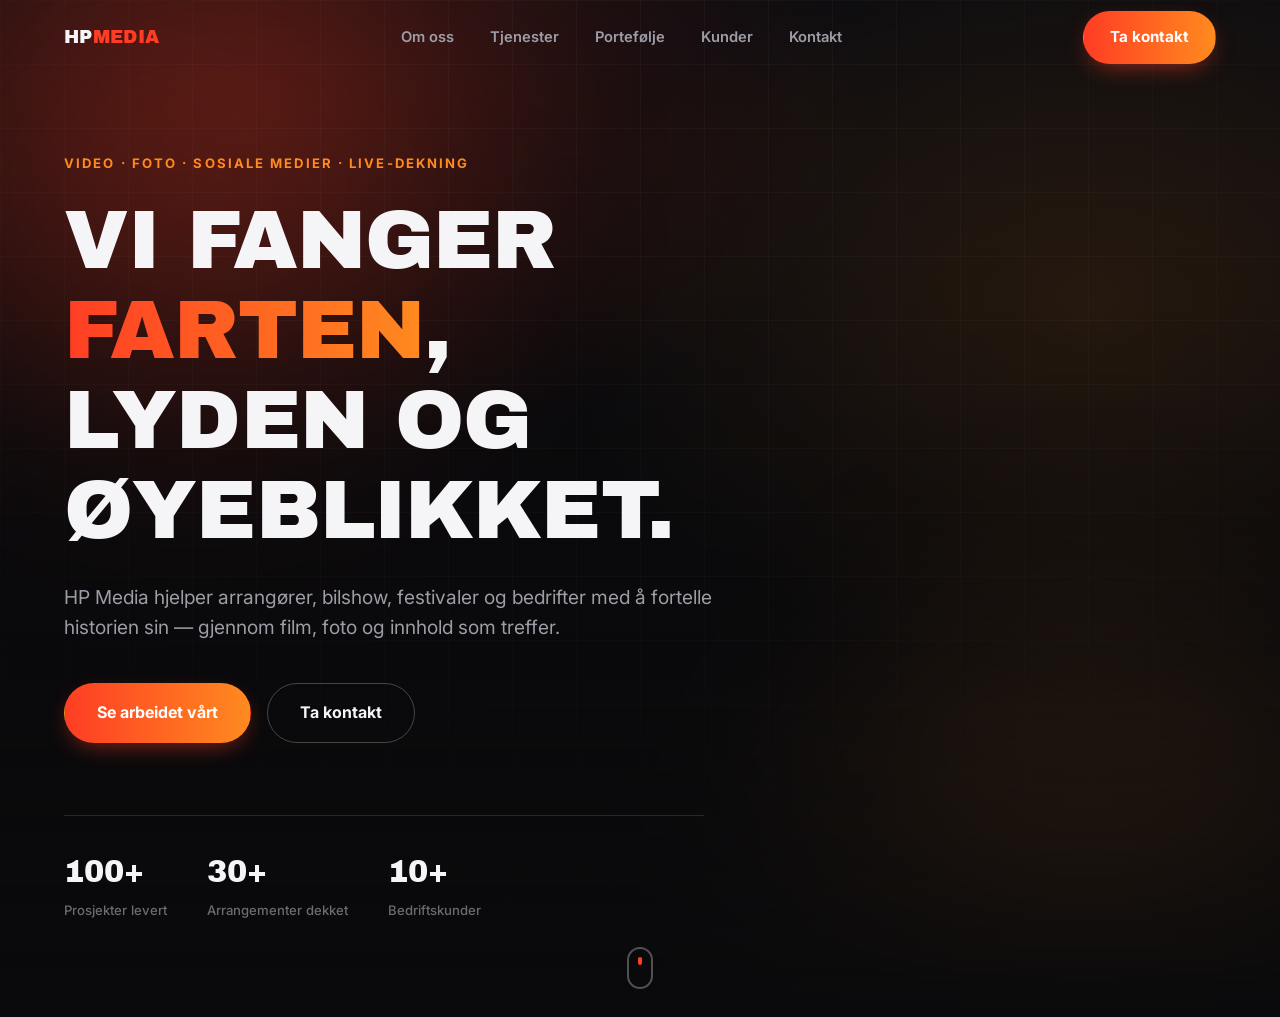
==== index.html @ 139cba48 "Set up project structure and hero section Static HTML/CSS/JS scaffold for the HP Media site: header/" ====
<!DOCTYPE html>
<html lang="no">
<head>
  <meta charset="UTF-8" />
  <meta name="viewport" content="width=device-width, initial-scale=1.0, viewport-fit=cover" />
  <title>HP Media — Video, foto &amp; markedsføring for arrangementer og bedrifter</title>
  <meta name="description" content="HP Media er et norsk video-, foto- og markedsføringsbyrå for arrangementer, bilshow, festivaler og bedriftskunder. Vi fanger action, energi og historier — se arbeidet vårt." />

  <!-- Open Graph / social sharing -->
  <meta property="og:type" content="website" />
  <meta property="og:site_name" content="HP Media" />
  <meta property="og:title" content="HP Media — Video, foto &amp; markedsføring" />
  <meta property="og:description" content="Video-, foto- og markedsføringsbyrå for arrangementer, bilshow, festivaler og bedriftskunder." />
  <!-- TODO: erstatt med ekte delingsbilde (1200x630) når vi har det -->
  <meta property="og:image" content="images/placeholder/og-cover.jpg" />
  <meta property="og:locale" content="nb_NO" />
  <meta name="twitter:card" content="summary_large_image" />
  <meta name="twitter:title" content="HP Media — Video, foto &amp; markedsføring" />
  <meta name="twitter:description" content="Video-, foto- og markedsføringsbyrå for arrangementer, bilshow, festivaler og bedriftskunder." />
  <meta name="twitter:image" content="images/placeholder/og-cover.jpg" />

  <link rel="icon" href="data:," />
  <link rel="preconnect" href="https://fonts.googleapis.com" />
  <link rel="preconnect" href="https://fonts.gstatic.com" crossorigin />
  <link href="https://fonts.googleapis.com/css2?family=Archivo+Black&amp;family=Inter:wght@400;500;600;700;800&amp;display=swap" rel="stylesheet" />

  <link rel="stylesheet" href="css/style.css" />
</head>
<body>

  <!-- ============ HEADER / NAV ============ -->
  <header class="site-header" id="siteHeader">
    <div class="container header-inner">
      <a href="#hero" class="logo">HP<span>MEDIA</span></a>

      <nav class="main-nav" id="mainNav">
        <a href="#about">Om oss</a>
        <a href="#services">Tjenester</a>
        <a href="#portfolio">Portefølje</a>
        <a href="#clients">Kunder</a>
        <a href="#contact">Kontakt</a>
      </nav>

      <a href="#contact" class="btn btn-accent header-cta">Ta kontakt</a>

      <button class="nav-toggle" id="navToggle" aria-label="Åpne meny" aria-expanded="false">
        <span></span><span></span><span></span>
      </button>
    </div>
  </header>

  <!-- ============ HERO ============ -->
  <section class="hero" id="hero">
    <!--
      PLASSHOLDER: bakgrunnsvideo / showreel
      Bytt ut poster-bildet under og legg inn en <video> her når ekte
      showreel-opptak er klart, f.eks:

      <video class="hero-video" autoplay muted loop playsinline
             poster="images/placeholder/hero-poster.jpg">
        <source src="videos/showreel.mp4" type="video/mp4" />
      </video>

      Frem til da bruker vi et animert gradient-lag + støy for å
      signalisere bevegelse/energi uten en faktisk fil.
    -->
    <div class="hero-media" aria-hidden="true">
      <div class="hero-media__gradient"></div>
      <div class="hero-media__glow hero-media__glow--a"></div>
      <div class="hero-media__glow hero-media__glow--b"></div>
      <div class="hero-media__grid"></div>
    </div>

    <div class="hero-overlay"></div>

    <div class="container hero-content">
      <p class="hero-eyebrow" data-animate>Video · Foto · Sosiale medier · Live-dekning</p>
      <h1 class="hero-title" data-animate>
        Vi fanger <span class="accent-text">farten</span>,<br />
        lyden og øyeblikket.
      </h1>
      <p class="hero-subtitle" data-animate>
        HP Media hjelper arrangører, bilshow, festivaler og bedrifter med å fortelle
        historien sin — gjennom film, foto og innhold som treffer.
      </p>

      <div class="hero-actions" data-animate>
        <a href="#portfolio" class="btn btn-accent btn-lg">
          Se arbeidet vårt
        </a>
        <a href="#contact" class="btn btn-outline btn-lg">
          Ta kontakt
        </a>
      </div>

      <div class="hero-stats" data-animate>
        <div class="hero-stat">
          <span class="hero-stat__num">100+</span>
          <span class="hero-stat__label">Prosjekter levert</span>
        </div>
        <div class="hero-stat">
          <span class="hero-stat__num">30+</span>
          <span class="hero-stat__label">Arrangementer dekket</span>
        </div>
        <div class="hero-stat">
          <span class="hero-stat__num">10+</span>
          <span class="hero-stat__label">Bedriftskunder</span>
        </div>
      </div>
    </div>

    <a href="#about" class="hero-scroll" aria-label="Scroll ned">
      <span class="hero-scroll__dot"></span>
    </a>
  </section>

  <!-- Neste seksjoner (Om oss, Tjenester, Portefølje, Kunder, Kontakt, Footer)
       bygges videre i neste steg. -->

  <script src="js/main.js"></script>
</body>
</html>
---- css/style.css ----
/* ==========================================================================
   HP MEDIA — Design tokens
   ========================================================================== */
:root {
  --bg: #0a0a0c;
  --bg-alt: #131316;
  --bg-elevated: #1a1a1f;
  --border: #26262c;

  --text: #f5f5f7;
  --text-muted: #9d9da6;
  --text-faint: #6b6b74;

  --accent: #ff3d24;       /* racing red/orange — primary accent */
  --accent-2: #ff8a1f;     /* orange, used in gradients */
  --accent-contrast: #0a0a0c;

  --radius: 14px;
  --radius-sm: 8px;

  --container-w: 1200px;
  --header-h: 76px;

  --ease: cubic-bezier(0.16, 1, 0.3, 1);
}

/* ==========================================================================
   Reset
   ========================================================================== */
*, *::before, *::after { box-sizing: border-box; }
html { scroll-behavior: smooth; }

body {
  margin: 0;
  background: var(--bg);
  color: var(--text);
  font-family: 'Inter', -apple-system, BlinkMacSystemFont, 'Segoe UI', sans-serif;
  font-size: 16px;
  line-height: 1.6;
  -webkit-font-smoothing: antialiased;
  overflow-x: hidden;
}

img { max-width: 100%; display: block; }
a { color: inherit; text-decoration: none; }
ul { margin: 0; padding: 0; list-style: none; }
button { font: inherit; cursor: pointer; }

h1, h2, h3, h4 {
  font-family: 'Archivo Black', 'Inter', sans-serif;
  font-weight: 400;
  line-height: 1.08;
  letter-spacing: -0.01em;
  margin: 0;
  text-transform: uppercase;
}

.container {
  width: 100%;
  max-width: var(--container-w);
  margin: 0 auto;
  padding-inline: 24px;
}

.accent-text {
  background: linear-gradient(90deg, var(--accent), var(--accent-2));
  -webkit-background-clip: text;
  background-clip: text;
  color: transparent;
}

/* ==========================================================================
   Buttons
   ========================================================================== */
.btn {
  display: inline-flex;
  align-items: center;
  justify-content: center;
  gap: 8px;
  padding: 13px 26px;
  border-radius: 999px;
  font-weight: 700;
  font-size: 0.95rem;
  border: 1px solid transparent;
  transition: transform 0.25s var(--ease), box-shadow 0.25s var(--ease), background 0.25s var(--ease), border-color 0.25s var(--ease);
  white-space: nowrap;
}
.btn:hover { transform: translateY(-2px); }
.btn:active { transform: translateY(0); }

.btn-accent {
  background: linear-gradient(90deg, var(--accent), var(--accent-2));
  color: #fff;
  box-shadow: 0 8px 24px -8px rgba(255, 61, 36, 0.6);
}
.btn-accent:hover { box-shadow: 0 12px 32px -8px rgba(255, 61, 36, 0.75); }

.btn-outline {
  background: transparent;
  color: var(--text);
  border-color: rgba(245, 245, 247, 0.25);
}
.btn-outline:hover { border-color: rgba(245, 245, 247, 0.6); background: rgba(255,255,255,0.04); }

.btn-lg { padding: 16px 32px; font-size: 1rem; }

/* ==========================================================================
   Header / Nav
   ========================================================================== */
.site-header {
  position: fixed;
  inset: 0 0 auto 0;
  height: var(--header-h);
  z-index: 100;
  display: flex;
  align-items: center;
  background: rgba(10, 10, 12, 0);
  border-bottom: 1px solid transparent;
  transition: background 0.35s var(--ease), border-color 0.35s var(--ease), backdrop-filter 0.35s var(--ease);
}
.site-header.is-scrolled {
  background: rgba(10, 10, 12, 0.82);
  backdrop-filter: blur(14px) saturate(140%);
  border-bottom-color: var(--border);
}

.header-inner {
  display: flex;
  align-items: center;
  justify-content: space-between;
  gap: 24px;
}

.logo {
  font-family: 'Archivo Black', sans-serif;
  font-size: 1.15rem;
  letter-spacing: 0.02em;
  color: var(--text);
  flex-shrink: 0;
}
.logo span { color: var(--accent); }

.main-nav {
  display: flex;
  align-items: center;
  gap: 32px;
  margin-inline: auto;
}
.main-nav a {
  font-size: 0.92rem;
  font-weight: 600;
  color: var(--text-muted);
  position: relative;
  padding: 6px 2px;
  transition: color 0.2s var(--ease);
}
.main-nav a::after {
  content: '';
  position: absolute;
  left: 0; right: 100%;
  bottom: 0;
  height: 2px;
  background: linear-gradient(90deg, var(--accent), var(--accent-2));
  transition: right 0.3s var(--ease);
}
.main-nav a:hover { color: var(--text); }
.main-nav a:hover::after { right: 0; }

.header-cta { flex-shrink: 0; }

.nav-toggle {
  display: none;
  flex-direction: column;
  justify-content: center;
  gap: 5px;
  width: 40px;
  height: 40px;
  background: transparent;
  border: 1px solid var(--border);
  border-radius: var(--radius-sm);
  flex-shrink: 0;
}
.nav-toggle span {
  display: block;
  width: 18px;
  height: 2px;
  margin-inline: auto;
  background: var(--text);
  transition: transform 0.3s var(--ease), opacity 0.3s var(--ease);
}
.nav-toggle[aria-expanded="true"] span:nth-child(1) { transform: translateY(7px) rotate(45deg); }
.nav-toggle[aria-expanded="true"] span:nth-child(2) { opacity: 0; }
.nav-toggle[aria-expanded="true"] span:nth-child(3) { transform: translateY(-7px) rotate(-45deg); }

/* ==========================================================================
   Hero
   ========================================================================== */
.hero {
  position: relative;
  min-height: 100svh;
  display: flex;
  align-items: center;
  padding-top: var(--header-h);
  overflow: hidden;
  isolation: isolate;
}

.hero-media {
  position: absolute;
  inset: 0;
  z-index: -2;
  background: #0a0a0c;
}
/* If a real <video class="hero-video"> is added later, it should fill the
   same box as .hero-media and sit behind .hero-overlay. */
.hero-video {
  position: absolute;
  inset: 0;
  width: 100%;
  height: 100%;
  object-fit: cover;
}

.hero-media__gradient {
  position: absolute;
  inset: 0;
  background:
    radial-gradient(ellipse 80% 60% at 20% 10%, rgba(255, 61, 36, 0.22), transparent 60%),
    radial-gradient(ellipse 70% 60% at 85% 30%, rgba(255, 138, 31, 0.16), transparent 60%),
    linear-gradient(180deg, #0d0d10 0%, #0a0a0c 55%, #0a0a0c 100%);
}

.hero-media__glow {
  position: absolute;
  width: 60vmax;
  height: 60vmax;
  border-radius: 50%;
  filter: blur(90px);
  opacity: 0.35;
  will-change: transform;
}
.hero-media__glow--a {
  background: radial-gradient(circle, var(--accent), transparent 70%);
  top: -20%;
  left: -15%;
  animation: drift-a 22s ease-in-out infinite alternate;
}
.hero-media__glow--b {
  background: radial-gradient(circle, var(--accent-2), transparent 70%);
  bottom: -25%;
  right: -15%;
  animation: drift-b 26s ease-in-out infinite alternate;
}

@keyframes drift-a {
  from { transform: translate(0, 0) scale(1); }
  to   { transform: translate(6%, 8%) scale(1.12); }
}
@keyframes drift-b {
  from { transform: translate(0, 0) scale(1); }
  to   { transform: translate(-6%, -6%) scale(1.15); }
}

.hero-media__grid {
  position: absolute;
  inset: 0;
  background-image:
    linear-gradient(rgba(255,255,255,0.035) 1px, transparent 1px),
    linear-gradient(90deg, rgba(255,255,255,0.035) 1px, transparent 1px);
  background-size: 64px 64px;
  mask-image: radial-gradient(ellipse 90% 70% at 50% 30%, #000 40%, transparent 85%);
}

.hero-overlay {
  position: absolute;
  inset: 0;
  z-index: -1;
  background: linear-gradient(180deg, rgba(10,10,12,0.15) 0%, rgba(10,10,12,0.55) 70%, var(--bg) 100%);
}

.hero-content {
  padding-top: 64px;
  padding-bottom: 96px;
}

.hero-eyebrow {
  display: inline-block;
  font-size: 0.82rem;
  font-weight: 700;
  letter-spacing: 0.16em;
  text-transform: uppercase;
  color: var(--accent-2);
  margin-bottom: 22px;
}

.hero-title {
  font-size: clamp(2.6rem, 6.5vw, 5.4rem);
  max-width: 16ch;
  color: var(--text);
}

.hero-subtitle {
  margin-top: 26px;
  max-width: 56ch;
  font-size: clamp(1.02rem, 1.6vw, 1.2rem);
  color: var(--text-muted);
}

.hero-actions {
  display: flex;
  flex-wrap: wrap;
  gap: 16px;
  margin-top: 40px;
}

.hero-stats {
  display: flex;
  flex-wrap: wrap;
  gap: 40px;
  margin-top: 72px;
  padding-top: 32px;
  border-top: 1px solid var(--border);
  max-width: 640px;
}
.hero-stat { display: flex; flex-direction: column; gap: 4px; }
.hero-stat__num {
  font-family: 'Archivo Black', sans-serif;
  font-size: 1.9rem;
  color: var(--text);
}
.hero-stat__label {
  font-size: 0.82rem;
  color: var(--text-faint);
  font-weight: 500;
}

.hero-scroll {
  position: absolute;
  left: 50%;
  bottom: 28px;
  transform: translateX(-50%);
  width: 26px;
  height: 42px;
  border: 2px solid rgba(245,245,247,0.3);
  border-radius: 999px;
  display: flex;
  justify-content: center;
  padding-top: 8px;
}
.hero-scroll__dot {
  width: 4px;
  height: 8px;
  border-radius: 999px;
  background: var(--accent);
  animation: scroll-dot 1.8s ease-in-out infinite;
}
@keyframes scroll-dot {
  0% { transform: translateY(0); opacity: 1; }
  70% { transform: translateY(12px); opacity: 0; }
  100% { transform: translateY(0); opacity: 0; }
}

/* ==========================================================================
   Scroll-reveal utility (hooked up in js/main.js)
   ========================================================================== */
[data-animate] {
  opacity: 0;
  transform: translateY(24px);
  transition: opacity 0.7s var(--ease), transform 0.7s var(--ease);
}
[data-animate].is-visible {
  opacity: 1;
  transform: translateY(0);
}
/* Hero content should be visible immediately without waiting on scroll */
.hero [data-animate] { transition-delay: var(--d, 0s); }
.hero [data-animate]:nth-child(1) { --d: 0.05s; }
.hero [data-animate]:nth-child(2) { --d: 0.15s; }
.hero [data-animate]:nth-child(3) { --d: 0.25s; }
.hero [data-animate]:nth-child(4) { --d: 0.35s; }
.hero [data-animate]:nth-child(5) { --d: 0.45s; }

@media (prefers-reduced-motion: reduce) {
  html { scroll-behavior: auto; }
  [data-animate] { opacity: 1; transform: none; transition: none; }
  .hero-media__glow, .hero-scroll__dot { animation: none; }
}

/* ==========================================================================
   Responsive
   ========================================================================== */
@media (max-width: 900px) {
  .main-nav, .header-cta { display: none; }
  .nav-toggle { display: flex; }

  .main-nav.is-open {
    display: flex;
    position: fixed;
    inset: var(--header-h) 0 auto 0;
    flex-direction: column;
    align-items: flex-start;
    gap: 4px;
    padding: 16px 24px 24px;
    background: rgba(10,10,12,0.98);
    backdrop-filter: blur(14px);
    border-bottom: 1px solid var(--border);
  }
  .main-nav.is-open a { width: 100%; padding: 12px 0; font-size: 1rem; }

  .hero-stats { gap: 28px; }
}

@media (max-width: 520px) {
  .hero-actions { flex-direction: column; align-items: stretch; }
  .hero-stats { flex-direction: column; gap: 18px; }
}
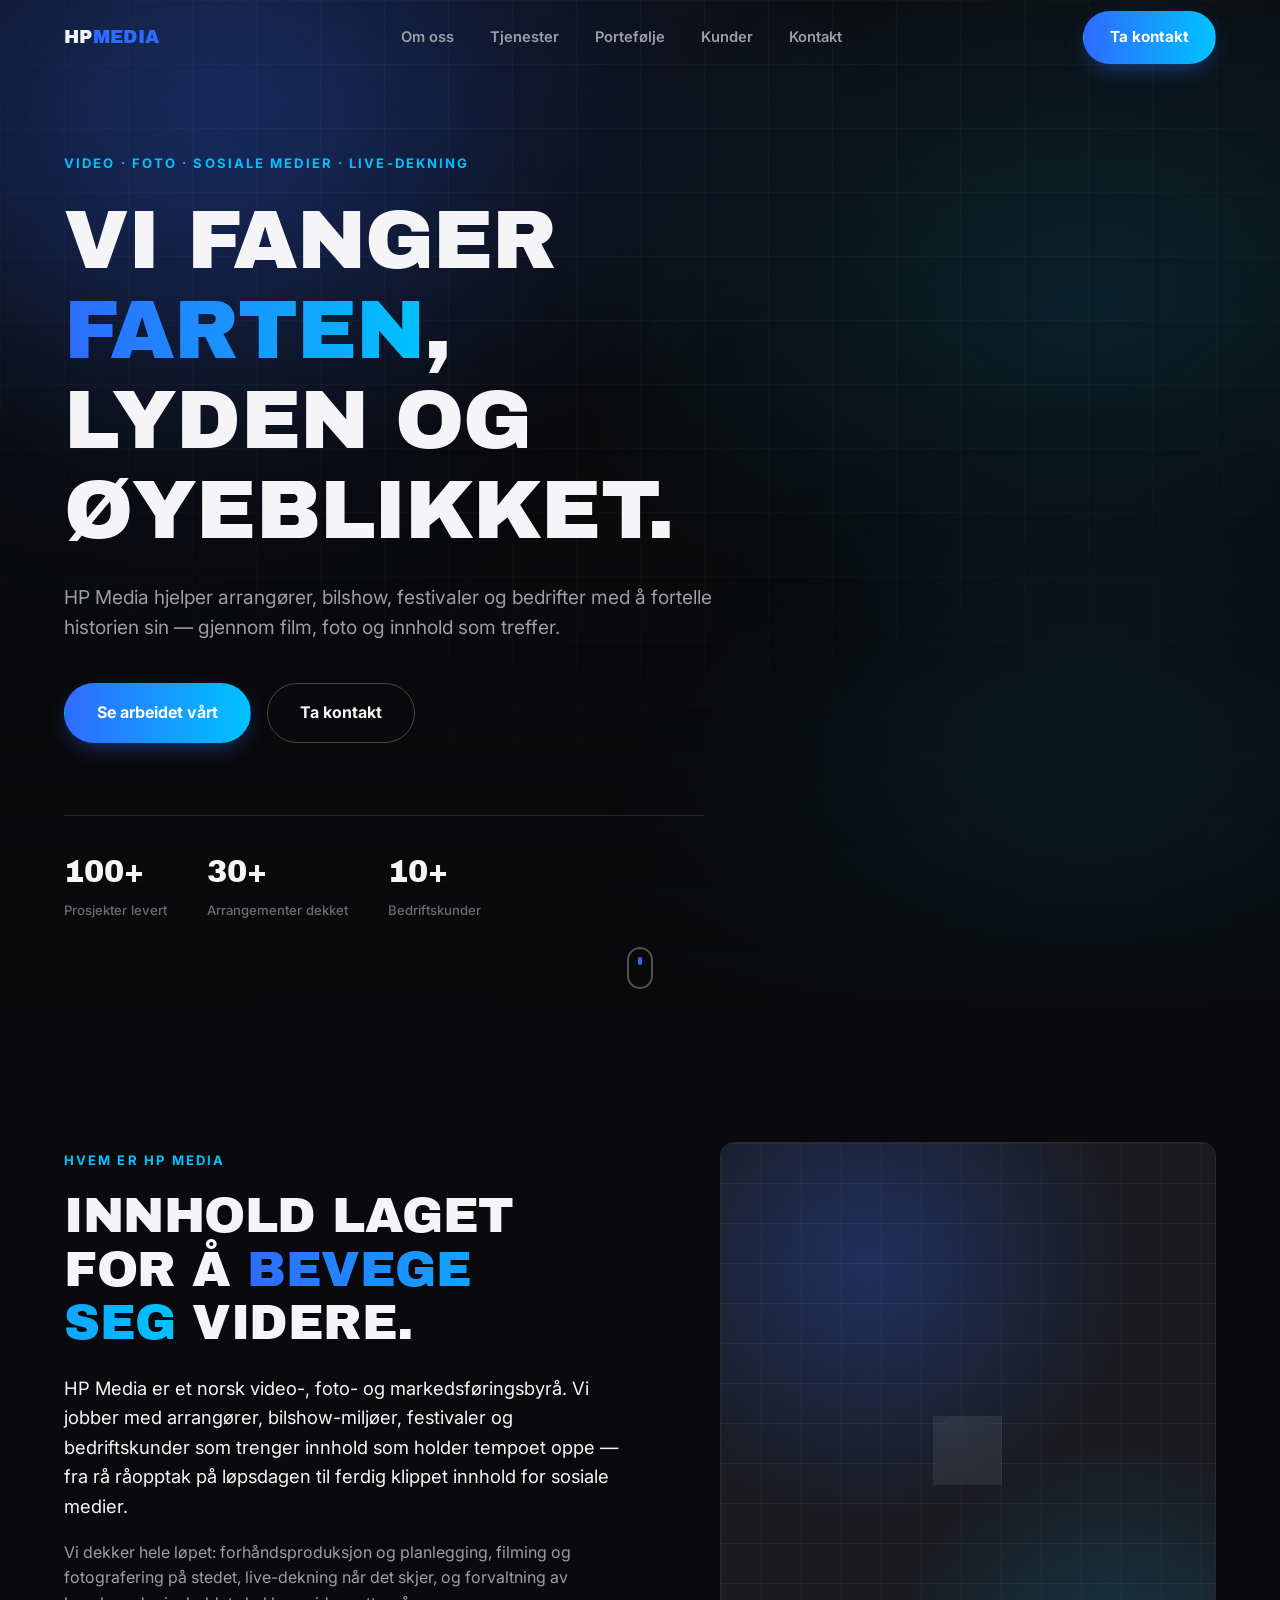
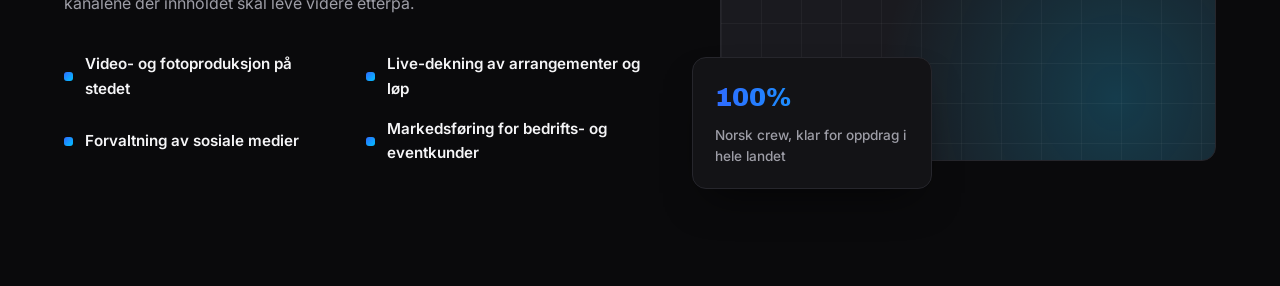
==== commit 39cc5270: "Switch accent to blue, add About section Replace the red/orange accent with an electric blue (#2f6bf" ====
--- a/index.html
+++ b/index.html
@@ -114,7 +114,63 @@
     </a>
   </section>
 
-  <!-- Neste seksjoner (Om oss, Tjenester, Portefølje, Kunder, Kontakt, Footer)
+  <!-- ============ OM HP MEDIA ============ -->
+  <section class="about section" id="about">
+    <div class="container about-grid">
+
+      <div class="about-copy">
+        <p class="eyebrow" data-animate>Hvem er HP Media</p>
+        <h2 class="section-title" data-animate>
+          Innhold laget for å <span class="accent-text">bevege seg</span> videre.
+        </h2>
+        <p class="about-lead" data-animate>
+          HP Media er et norsk video-, foto- og markedsføringsbyrå. Vi jobber med
+          arrangører, bilshow-miljøer, festivaler og bedriftskunder som trenger
+          innhold som holder tempoet oppe — fra rå råopptak på løpsdagen til
+          ferdig klippet innhold for sosiale medier.
+        </p>
+        <p class="about-body" data-animate>
+          Vi dekker hele løpet: forhåndsproduksjon og planlegging, filming og
+          fotografering på stedet, live-dekning når det skjer, og forvaltning
+          av kanalene der innholdet skal leve videre etterpå.
+        </p>
+
+        <ul class="about-list" data-animate>
+          <li><span class="about-list__mark"></span>Video- og fotoproduksjon på stedet</li>
+          <li><span class="about-list__mark"></span>Live-dekning av arrangementer og løp</li>
+          <li><span class="about-list__mark"></span>Forvaltning av sosiale medier</li>
+          <li><span class="about-list__mark"></span>Markedsføring for bedrifts- og eventkunder</li>
+        </ul>
+      </div>
+
+      <div class="about-visual" data-animate>
+        <!--
+          PLASSHOLDER: bytt ut med ekte showreel-klipp eller et sterkt
+          actionbilde (bilshow/drift/arrangement) når tilgjengelig, f.eks:
+
+          <img src="images/portfolio/about-cover.jpg" alt="..." />
+          eller en innebygd video/GIF-loop.
+        -->
+        <div class="about-frame">
+          <div class="about-frame__grid" aria-hidden="true"></div>
+          <div class="about-frame__play" aria-hidden="true">
+            <svg viewBox="0 0 24 24" width="22" height="22" fill="none">
+              <path d="M8 5v14l11-7L8 5z" fill="currentColor" />
+            </svg>
+          </div>
+          <span class="about-frame__label">Showreel — kommer</span>
+        </div>
+
+        <div class="about-card">
+          <span class="about-card__num">100%</span>
+          <span class="about-card__text">Norsk crew, klar for oppdrag i hele landet</span>
+        </div>
+      </div>
+
+    </div>
+  </section>
+
+  <!-- Neste seksjoner (Tjenester, Portefølje, Kunder, Kontakt, Footer)
        bygges videre i neste steg. -->
 
   <script src="js/main.js"></script>
--- a/css/style.css
+++ b/css/style.css
@@ -11,8 +11,8 @@
   --text-muted: #9d9da6;
   --text-faint: #6b6b74;
 
-  --accent: #ff3d24;       /* racing red/orange — primary accent */
-  --accent-2: #ff8a1f;     /* orange, used in gradients */
+  --accent: #2f6bff;       /* electric blue — primary accent */
+  --accent-2: #00c2ff;     /* cyan-blue, used in gradients */
   --accent-contrast: #0a0a0c;
 
   --radius: 14px;
@@ -91,9 +91,9 @@
 .btn-accent {
   background: linear-gradient(90deg, var(--accent), var(--accent-2));
   color: #fff;
-  box-shadow: 0 8px 24px -8px rgba(255, 61, 36, 0.6);
-}
-.btn-accent:hover { box-shadow: 0 12px 32px -8px rgba(255, 61, 36, 0.75); }
+  box-shadow: 0 8px 24px -8px rgba(47, 107, 255, 0.6);
+}
+.btn-accent:hover { box-shadow: 0 12px 32px -8px rgba(47, 107, 255, 0.75); }
 
 .btn-outline {
   background: transparent;
@@ -225,8 +225,8 @@
   position: absolute;
   inset: 0;
   background:
-    radial-gradient(ellipse 80% 60% at 20% 10%, rgba(255, 61, 36, 0.22), transparent 60%),
-    radial-gradient(ellipse 70% 60% at 85% 30%, rgba(255, 138, 31, 0.16), transparent 60%),
+    radial-gradient(ellipse 80% 60% at 20% 10%, rgba(47, 107, 255, 0.24), transparent 60%),
+    radial-gradient(ellipse 70% 60% at 85% 30%, rgba(0, 194, 255, 0.18), transparent 60%),
     linear-gradient(180deg, #0d0d10 0%, #0a0a0c 55%, #0a0a0c 100%);
 }
 
@@ -384,6 +384,154 @@
   html { scroll-behavior: auto; }
   [data-animate] { opacity: 1; transform: none; transition: none; }
   .hero-media__glow, .hero-scroll__dot { animation: none; }
+}
+
+/* ==========================================================================
+   Shared section utilities
+   ========================================================================== */
+.section { padding-block: 120px; }
+
+.eyebrow {
+  font-size: 0.82rem;
+  font-weight: 700;
+  letter-spacing: 0.16em;
+  text-transform: uppercase;
+  color: var(--accent-2);
+  margin-bottom: 18px;
+}
+
+.section-title {
+  font-size: clamp(2rem, 4.2vw, 3.1rem);
+  max-width: 18ch;
+  text-wrap: balance;
+  color: var(--text);
+}
+
+/* ==========================================================================
+   About
+   ========================================================================== */
+.about-grid {
+  display: grid;
+  grid-template-columns: minmax(0, 1fr) minmax(0, 0.86fr);
+  gap: 80px;
+  align-items: center;
+}
+
+.about-lead {
+  margin-top: 24px;
+  font-size: 1.15rem;
+  color: var(--text);
+  max-width: 52ch;
+}
+
+.about-body {
+  margin-top: 18px;
+  color: var(--text-muted);
+  max-width: 54ch;
+}
+
+.about-list {
+  margin-top: 36px;
+  display: grid;
+  grid-template-columns: 1fr 1fr;
+  gap: 16px 28px;
+}
+.about-list li {
+  display: flex;
+  align-items: center;
+  gap: 12px;
+  font-size: 0.95rem;
+  font-weight: 600;
+  color: var(--text);
+}
+.about-list__mark {
+  flex-shrink: 0;
+  width: 9px;
+  height: 9px;
+  border-radius: 3px;
+  background: linear-gradient(135deg, var(--accent), var(--accent-2));
+}
+
+.about-visual { position: relative; }
+
+.about-frame {
+  position: relative;
+  aspect-ratio: 4 / 5;
+  border-radius: var(--radius);
+  overflow: hidden;
+  background:
+    radial-gradient(ellipse 90% 70% at 30% 20%, rgba(47, 107, 255, 0.28), transparent 60%),
+    radial-gradient(ellipse 80% 70% at 80% 90%, rgba(0, 194, 255, 0.2), transparent 60%),
+    var(--bg-elevated);
+  border: 1px solid var(--border);
+  display: flex;
+  align-items: flex-end;
+  padding: 24px;
+}
+.about-frame__grid {
+  position: absolute;
+  inset: 0;
+  background-image:
+    linear-gradient(rgba(255,255,255,0.04) 1px, transparent 1px),
+    linear-gradient(90deg, rgba(255,255,255,0.04) 1px, transparent 1px);
+  background-size: 40px 40px;
+}
+.about-frame__play {
+  position: absolute;
+  top: 50%;
+  left: 50%;
+  transform: translate(-50%, -50%);
+  width: 68px;
+  height: 68px;
+  border-radius: 50%;
+  display: flex;
+  align-items: center;
+  justify-content: center;
+  color: #fff;
+  background: rgba(245, 245, 247, 0.08);
+  border: 1px solid rgba(245, 245, 247, 0.25);
+  backdrop-filter: blur(6px);
+  transition: transform 0.3s var(--ease), background 0.3s var(--ease);
+}
+.about-frame:hover .about-frame__play {
+  transform: translate(-50%, -50%) scale(1.08);
+  background: linear-gradient(135deg, var(--accent), var(--accent-2));
+  border-color: transparent;
+}
+.about-frame__label {
+  position: relative;
+  font-size: 0.8rem;
+  font-weight: 700;
+  letter-spacing: 0.04em;
+  color: var(--text-muted);
+}
+
+.about-card {
+  position: absolute;
+  left: -28px;
+  bottom: -28px;
+  max-width: 240px;
+  background: var(--bg-alt);
+  border: 1px solid var(--border);
+  border-radius: var(--radius);
+  padding: 20px 22px;
+  display: flex;
+  flex-direction: column;
+  gap: 6px;
+  box-shadow: 0 20px 40px -16px rgba(0, 0, 0, 0.6);
+}
+.about-card__num {
+  font-family: 'Archivo Black', sans-serif;
+  font-size: 1.6rem;
+  background: linear-gradient(90deg, var(--accent), var(--accent-2));
+  -webkit-background-clip: text;
+  background-clip: text;
+  color: transparent;
+}
+.about-card__text {
+  font-size: 0.85rem;
+  color: var(--text-muted);
+  font-weight: 500;
 }
 
 /* ==========================================================================
@@ -408,9 +556,17 @@
   .main-nav.is-open a { width: 100%; padding: 12px 0; font-size: 1rem; }
 
   .hero-stats { gap: 28px; }
+
+  .about-grid { grid-template-columns: 1fr; gap: 56px; }
+  .about-visual { max-width: 420px; }
+  .about-card { left: 0; bottom: -24px; }
 }
 
 @media (max-width: 520px) {
   .hero-actions { flex-direction: column; align-items: stretch; }
   .hero-stats { flex-direction: column; gap: 18px; }
-}
+
+  .section { padding-block: 88px; }
+  .about-list { grid-template-columns: 1fr; }
+  .about-card { position: static; margin-top: 20px; max-width: none; }
+}
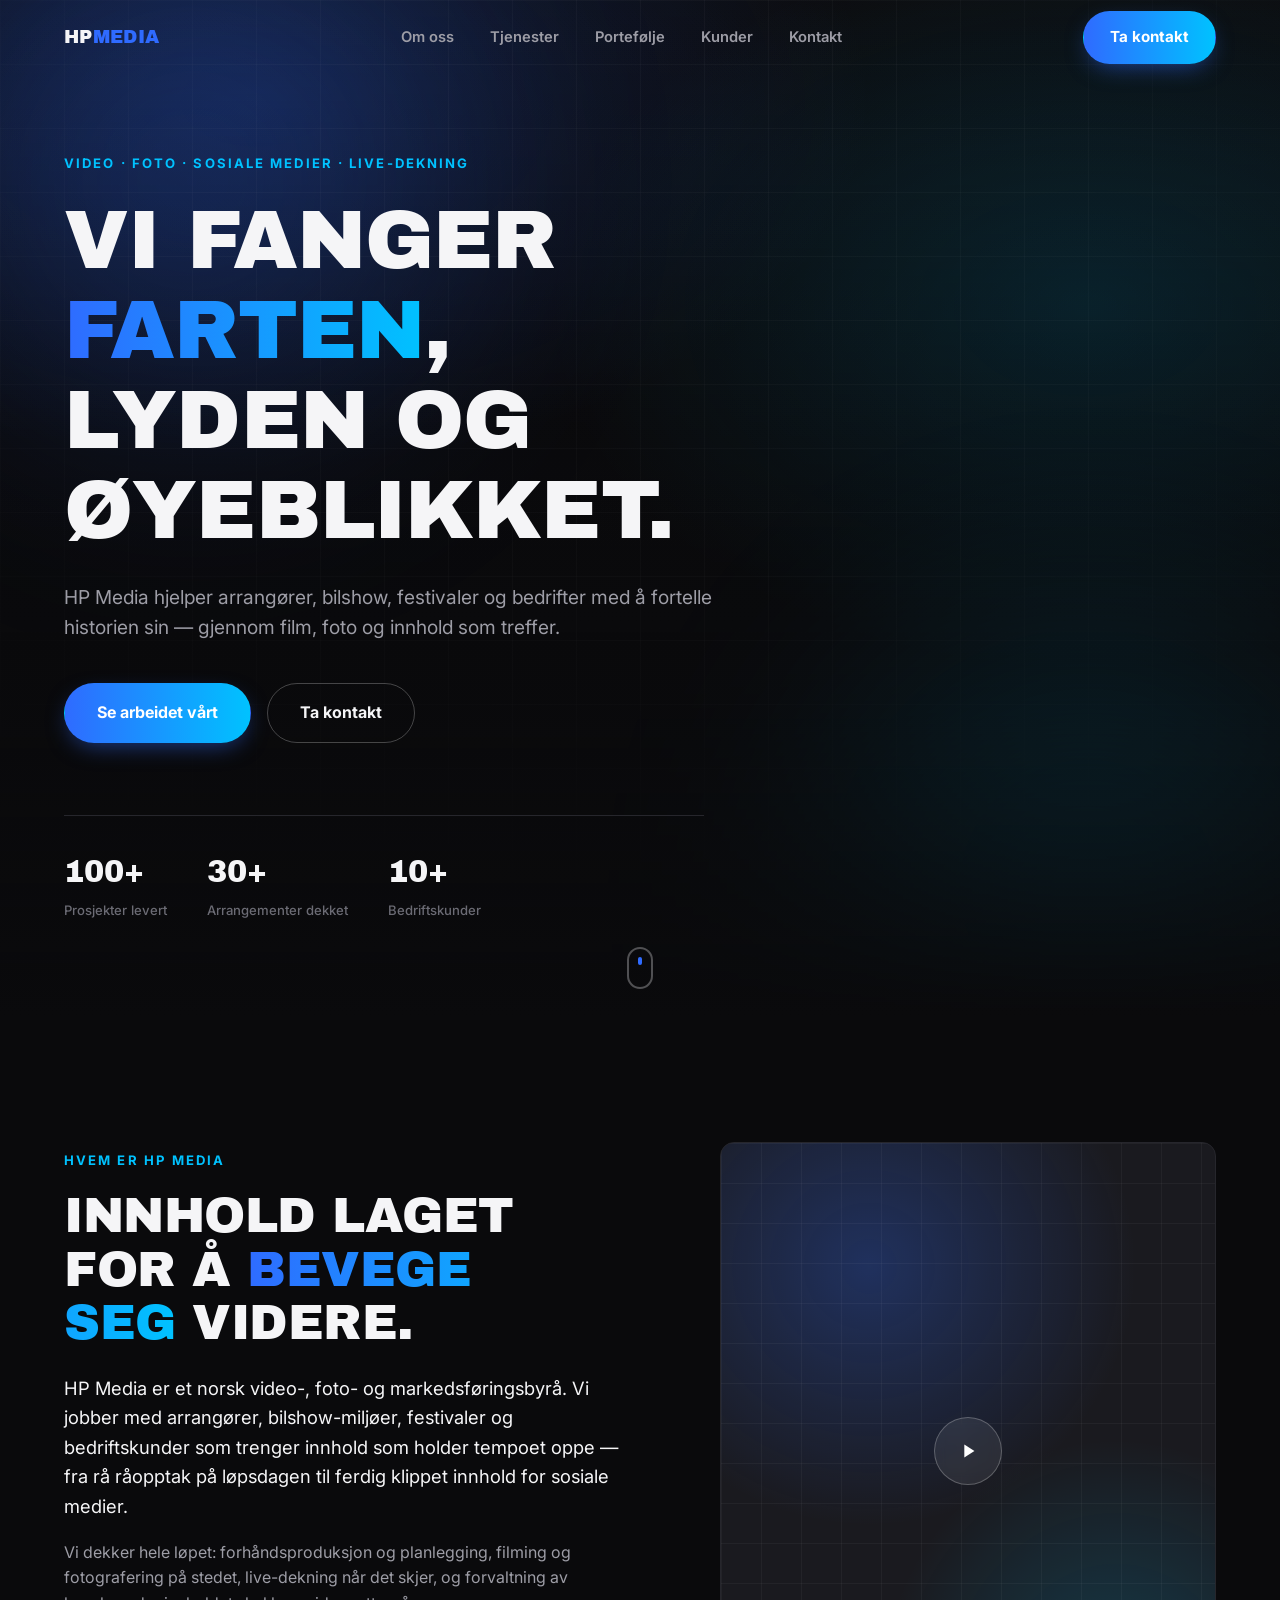
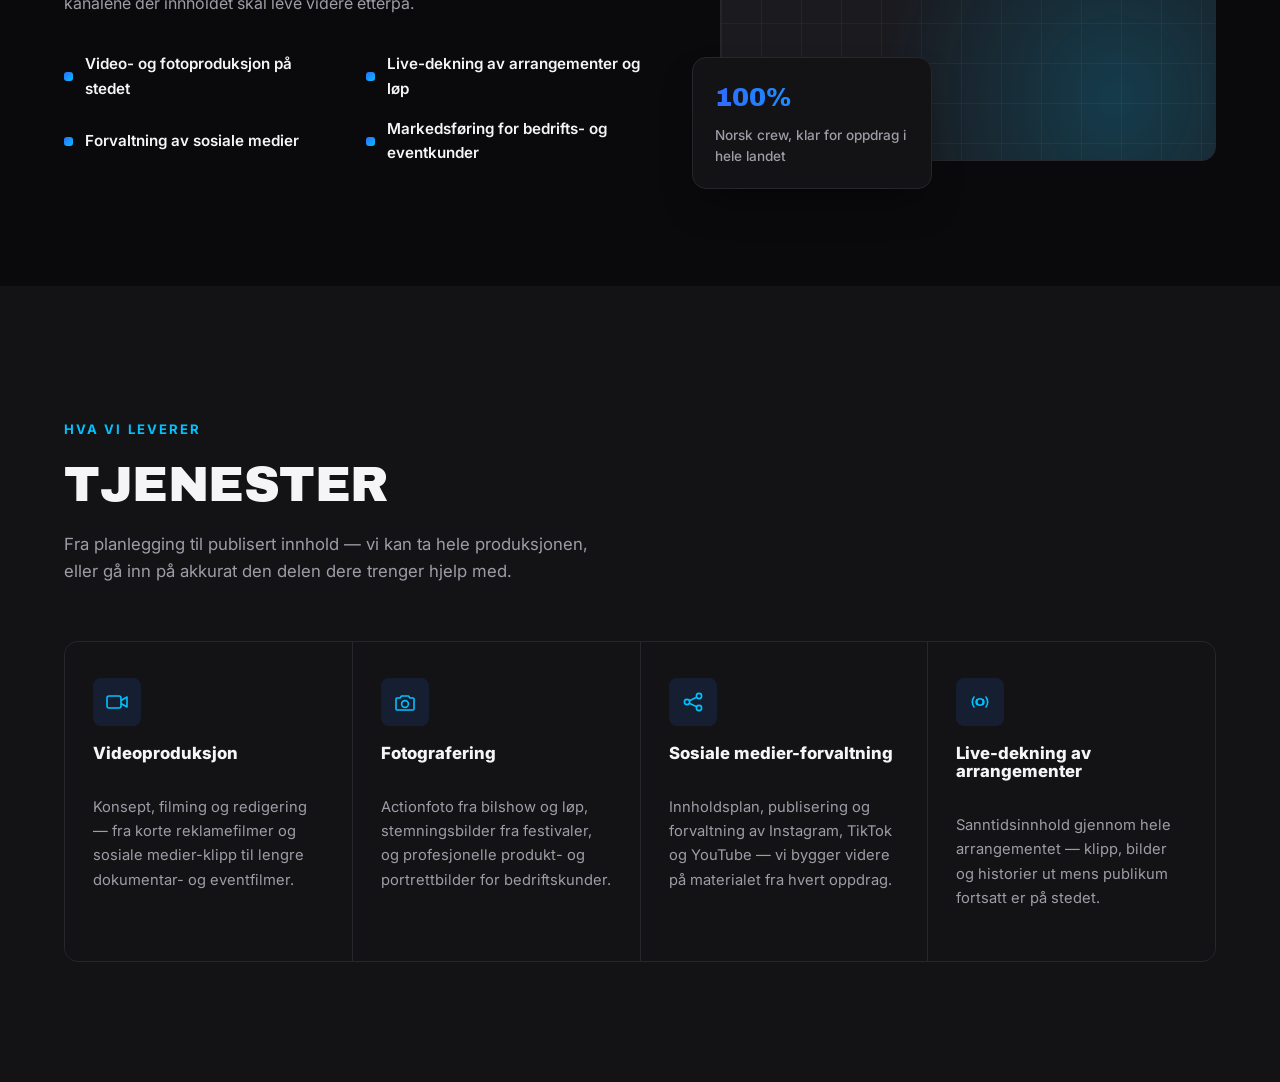
==== commit 4cd25143: "Add Tjenester (services) section Four service cards — Videoproduksjon, Fotografering, Sosiale medier" ====
--- a/index.html
+++ b/index.html
@@ -170,7 +170,83 @@
     </div>
   </section>
 
-  <!-- Neste seksjoner (Tjenester, Portefølje, Kunder, Kontakt, Footer)
+  <!-- ============ TJENESTER ============ -->
+  <section class="services section" id="services">
+    <div class="container">
+      <div class="services-head">
+        <p class="eyebrow" data-animate>Hva vi leverer</p>
+        <h2 class="section-title" data-animate>Tjenester</h2>
+        <p class="services-intro" data-animate>
+          Fra planlegging til publisert innhold — vi kan ta hele produksjonen,
+          eller gå inn på akkurat den delen dere trenger hjelp med.
+        </p>
+      </div>
+
+      <div class="services-grid">
+
+        <article class="service-card" data-animate>
+          <div class="service-card__icon">
+            <svg viewBox="0 0 24 24" width="24" height="24" fill="none" stroke="currentColor" stroke-width="1.6">
+              <rect x="2" y="6" width="14" height="12" rx="2" />
+              <path d="M16 10.5 22 7v10l-6-3.5" stroke-linejoin="round" />
+            </svg>
+          </div>
+          <h3 class="service-card__title">Videoproduksjon</h3>
+          <p class="service-card__text">
+            Konsept, filming og redigering — fra korte reklamefilmer og
+            sosiale medier-klipp til lengre dokumentar- og eventfilmer.
+          </p>
+        </article>
+
+        <article class="service-card" data-animate>
+          <div class="service-card__icon">
+            <svg viewBox="0 0 24 24" width="24" height="24" fill="none" stroke="currentColor" stroke-width="1.6">
+              <path d="M4 8h3l1.5-2h7L17 8h3a1 1 0 0 1 1 1v10a1 1 0 0 1-1 1H4a1 1 0 0 1-1-1V9a1 1 0 0 1 1-1Z" stroke-linejoin="round" />
+              <circle cx="12" cy="14" r="3.4" />
+            </svg>
+          </div>
+          <h3 class="service-card__title">Fotografering</h3>
+          <p class="service-card__text">
+            Actionfoto fra bilshow og løp, stemningsbilder fra festivaler,
+            og profesjonelle produkt- og portrettbilder for bedriftskunder.
+          </p>
+        </article>
+
+        <article class="service-card" data-animate>
+          <div class="service-card__icon">
+            <svg viewBox="0 0 24 24" width="24" height="24" fill="none" stroke="currentColor" stroke-width="1.6">
+              <circle cx="6" cy="12" r="2.6" />
+              <circle cx="18" cy="6" r="2.6" />
+              <circle cx="18" cy="18" r="2.6" />
+              <path d="M8.3 10.8 15.7 7.2M8.3 13.2l7.4 3.6" />
+            </svg>
+          </div>
+          <h3 class="service-card__title">Sosiale medier-forvaltning</h3>
+          <p class="service-card__text">
+            Innholdsplan, publisering og forvaltning av Instagram, TikTok og
+            YouTube — vi bygger videre på materialet fra hvert oppdrag.
+          </p>
+        </article>
+
+        <article class="service-card" data-animate>
+          <div class="service-card__icon">
+            <svg viewBox="0 0 24 24" width="24" height="24" fill="none" stroke="currentColor" stroke-width="1.6">
+              <circle cx="12" cy="12" r="3.2" />
+              <path d="M6.5 6.5a8 8 0 0 0 0 11M17.5 6.5a8 8 0 0 1 0 11M9.2 9.2a4 4 0 0 0 0 5.6M14.8 9.2a4 4 0 0 1 0 5.6" />
+            </svg>
+          </div>
+          <h3 class="service-card__title">Live-dekning av arrangementer</h3>
+          <p class="service-card__text">
+            Sanntidsinnhold gjennom hele arrangementet — klipp, bilder og
+            historier ut mens publikum fortsatt er på stedet.
+          </p>
+        </article>
+
+      </div>
+    </div>
+  </section>
+
+  <!-- Neste seksjoner (Portefølje, Kunder, Kontakt, Footer)
        bygges videre i neste steg. -->
 
   <script src="js/main.js"></script>
--- a/css/style.css
+++ b/css/style.css
@@ -532,6 +532,72 @@
   font-size: 0.85rem;
   color: var(--text-muted);
   font-weight: 500;
+}
+
+/* ==========================================================================
+   Services
+   ========================================================================== */
+.services { background: var(--bg-alt); }
+
+.services-head { max-width: 640px; }
+.services-intro {
+  margin-top: 20px;
+  color: var(--text-muted);
+  font-size: 1.05rem;
+  max-width: 50ch;
+}
+
+.services-grid {
+  margin-top: 56px;
+  display: grid;
+  grid-template-columns: repeat(4, minmax(0, 1fr));
+  gap: 1px;
+  background: var(--border);
+  border: 1px solid var(--border);
+  border-radius: var(--radius);
+  overflow: hidden;
+}
+
+.service-card {
+  background: var(--bg-alt);
+  padding: 36px 28px;
+  display: flex;
+  flex-direction: column;
+  gap: 18px;
+  transition: background 0.3s var(--ease);
+}
+.service-card:hover { background: var(--bg-elevated); }
+
+.service-card__icon {
+  width: 48px;
+  height: 48px;
+  border-radius: var(--radius-sm);
+  display: flex;
+  align-items: center;
+  justify-content: center;
+  color: var(--accent-2);
+  background: rgba(47, 107, 255, 0.12);
+  transition: color 0.3s var(--ease), background 0.3s var(--ease), transform 0.3s var(--ease);
+}
+.service-card:hover .service-card__icon {
+  color: #fff;
+  background: linear-gradient(135deg, var(--accent), var(--accent-2));
+  transform: translateY(-3px);
+}
+
+.service-card__title {
+  font-family: 'Inter', sans-serif;
+  font-weight: 800;
+  font-size: 1.05rem;
+  text-transform: none;
+  letter-spacing: normal;
+  color: var(--text);
+}
+
+.service-card__text {
+  font-size: 0.92rem;
+  color: var(--text-muted);
+  line-height: 1.65;
 }
 
 /* ==========================================================================
@@ -560,6 +626,8 @@
   .about-grid { grid-template-columns: 1fr; gap: 56px; }
   .about-visual { max-width: 420px; }
   .about-card { left: 0; bottom: -24px; }
+
+  .services-grid { grid-template-columns: repeat(2, minmax(0, 1fr)); }
 }
 
 @media (max-width: 520px) {
@@ -569,4 +637,6 @@
   .section { padding-block: 88px; }
   .about-list { grid-template-columns: 1fr; }
   .about-card { position: static; margin-top: 20px; max-width: none; }
-}
+
+  .services-grid { grid-template-columns: 1fr; }
+}
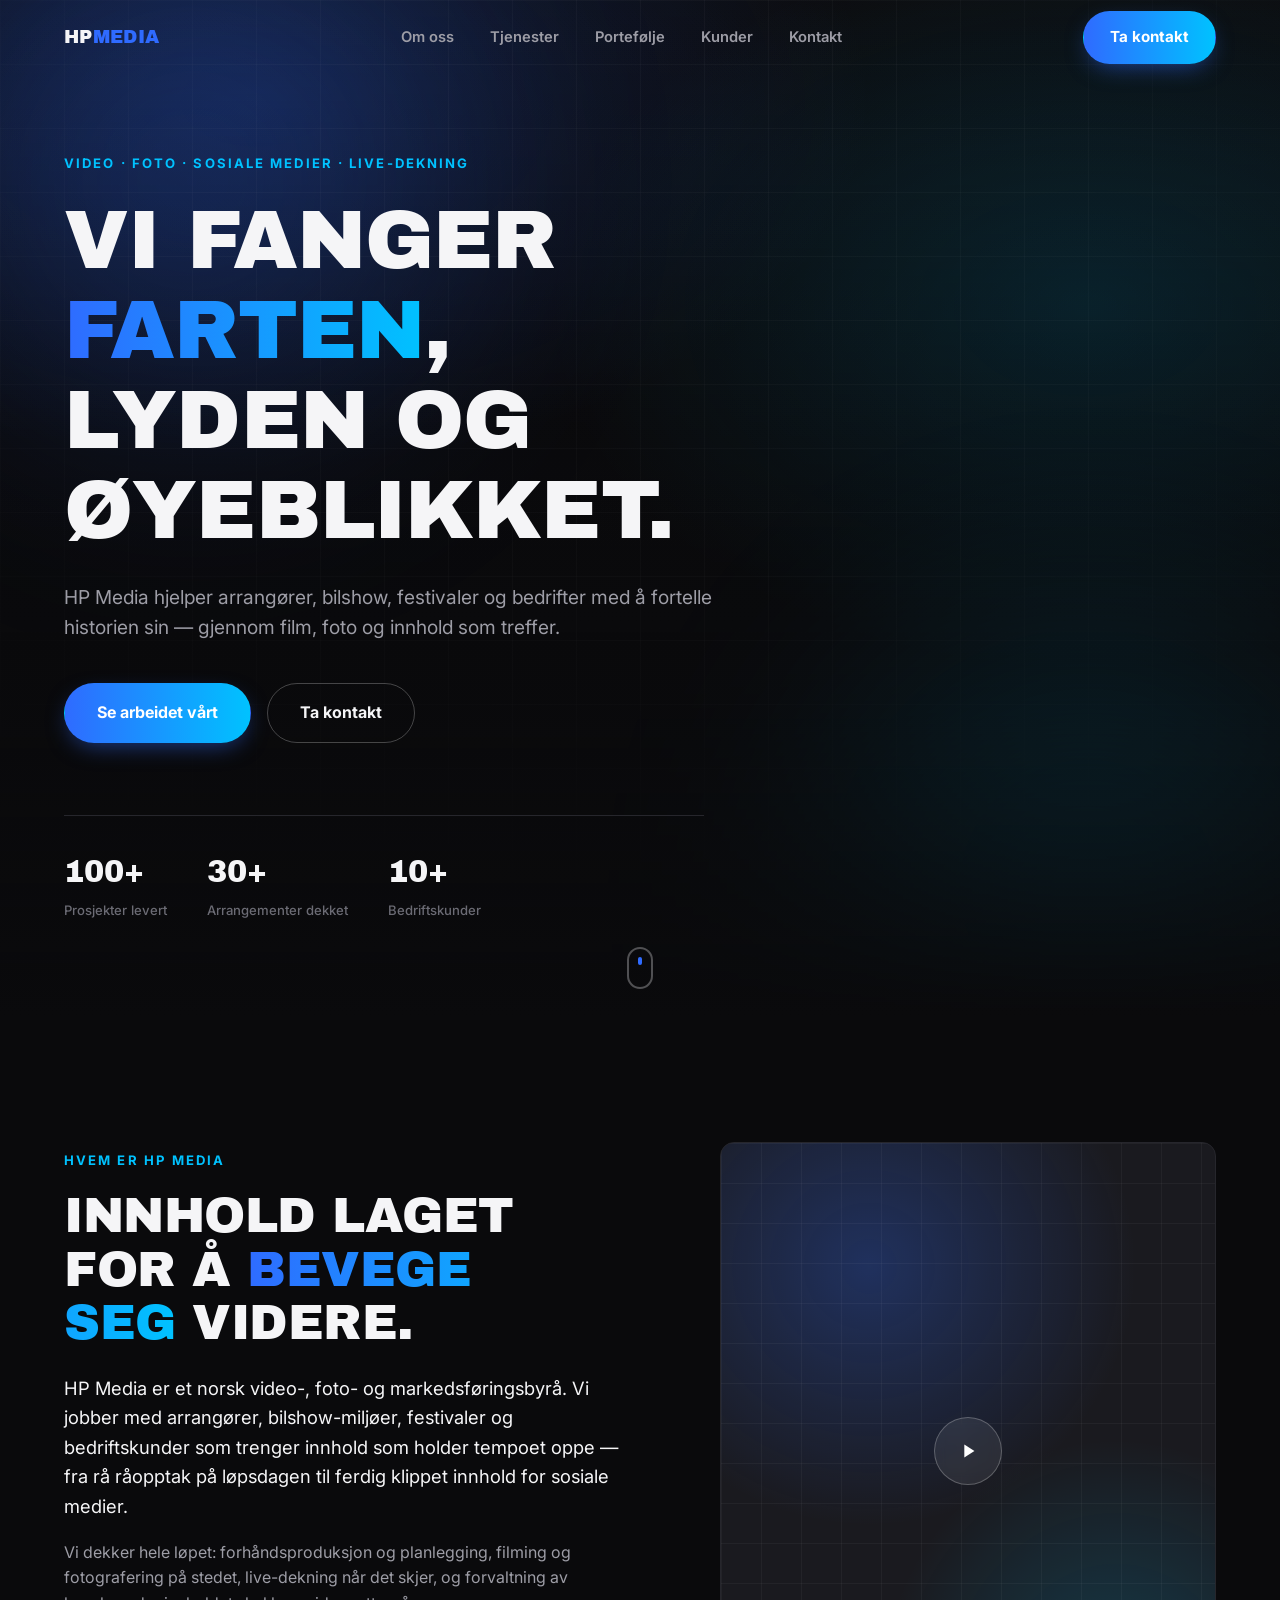
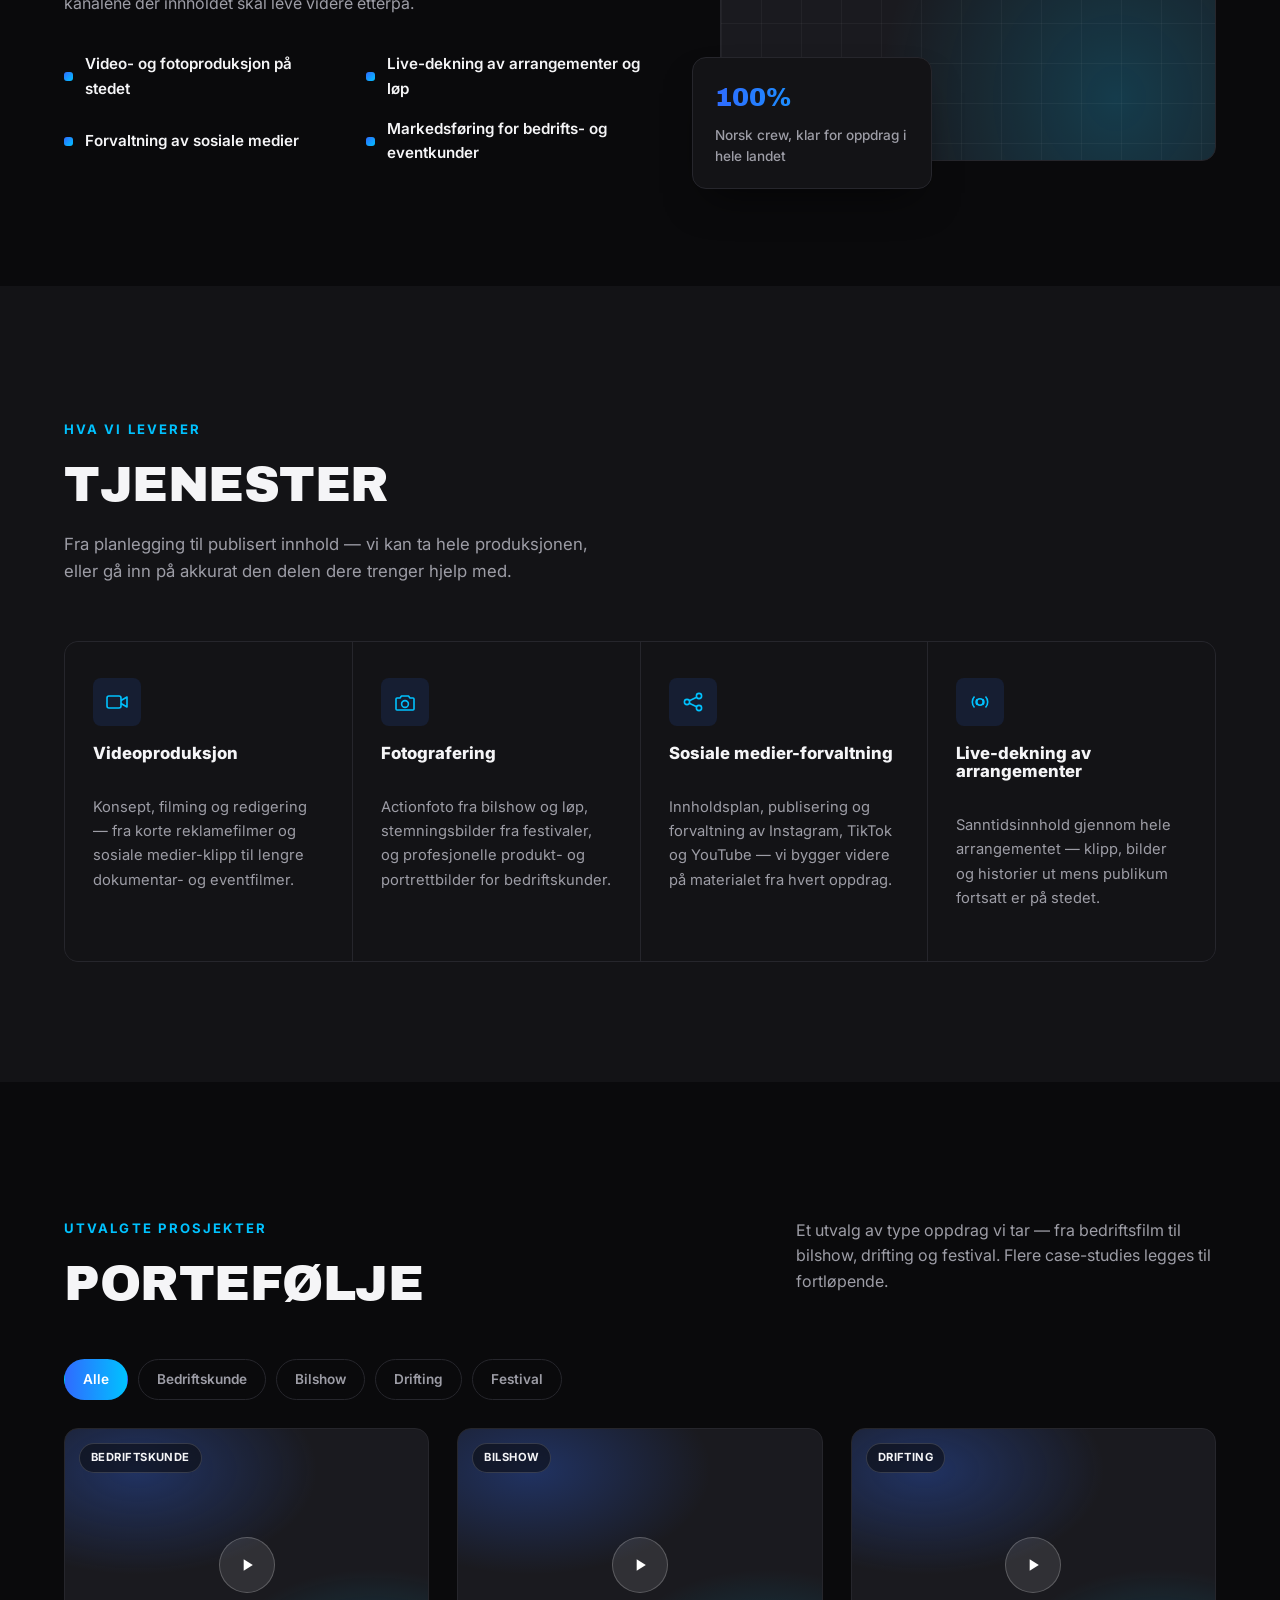
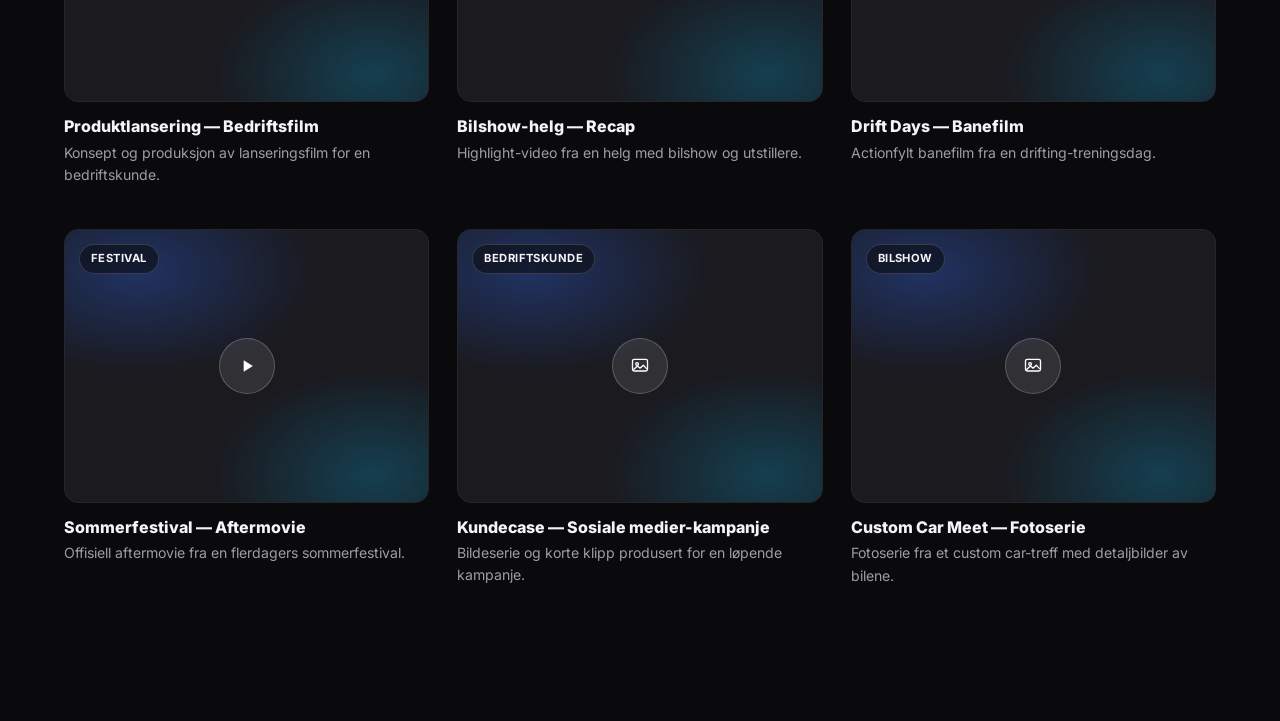
==== commit cd612c6b: "Add Portefølje (portfolio) section with filterable case studies Data-driven portfolio grid: projects" ====
--- a/index.html
+++ b/index.html
@@ -246,9 +246,41 @@
     </div>
   </section>
 
-  <!-- Neste seksjoner (Portefølje, Kunder, Kontakt, Footer)
+  <!-- ============ PORTEFØLJE ============ -->
+  <section class="portfolio section" id="portfolio">
+    <div class="container">
+      <div class="portfolio-head">
+        <div>
+          <p class="eyebrow" data-animate>Utvalgte prosjekter</p>
+          <h2 class="section-title" data-animate>Portefølje</h2>
+        </div>
+        <p class="portfolio-intro" data-animate>
+          Et utvalg av type oppdrag vi tar — fra bedriftsfilm til bilshow,
+          drifting og festival. Flere case-studies legges til fortløpende.
+        </p>
+      </div>
+
+      <!-- Filterknappene og prosjekt-grid fylles av js/main.js ut fra
+           innholdet i js/portfolio-data.js. Legg til nye prosjekter der. -->
+      <div class="portfolio-filters" id="portfolioFilters" data-animate></div>
+      <div class="portfolio-grid" id="portfolioGrid"></div>
+    </div>
+  </section>
+
+  <!-- Modal/detaljvisning for et enkelt porteføljeprosjekt -->
+  <dialog class="portfolio-modal" id="portfolioModal">
+    <button class="portfolio-modal__close" id="portfolioModalClose" aria-label="Lukk">
+      <svg viewBox="0 0 24 24" width="18" height="18" fill="none" stroke="currentColor" stroke-width="2">
+        <path d="M5 5l14 14M19 5 5 19" stroke-linecap="round" />
+      </svg>
+    </button>
+    <div class="portfolio-modal__body" id="portfolioModalBody"></div>
+  </dialog>
+
+  <!-- Neste seksjoner (Kunder, Kontakt, Footer)
        bygges videre i neste steg. -->
 
+  <script src="js/portfolio-data.js"></script>
   <script src="js/main.js"></script>
 </body>
 </html>
--- a/css/style.css
+++ b/css/style.css
@@ -598,6 +598,217 @@
   font-size: 0.92rem;
   color: var(--text-muted);
   line-height: 1.65;
+}
+
+/* ==========================================================================
+   Portfolio
+   ========================================================================== */
+.portfolio-head {
+  display: flex;
+  justify-content: space-between;
+  align-items: flex-end;
+  gap: 40px;
+  flex-wrap: wrap;
+}
+.portfolio-intro {
+  color: var(--text-muted);
+  max-width: 42ch;
+  font-size: 1rem;
+}
+
+.portfolio-filters {
+  display: flex;
+  flex-wrap: wrap;
+  gap: 10px;
+  margin-top: 48px;
+}
+.filter-pill {
+  padding: 9px 18px;
+  border-radius: 999px;
+  border: 1px solid var(--border);
+  background: transparent;
+  color: var(--text-muted);
+  font-size: 0.85rem;
+  font-weight: 600;
+  transition: color 0.25s var(--ease), border-color 0.25s var(--ease), background 0.25s var(--ease);
+}
+.filter-pill:hover { color: var(--text); border-color: rgba(245,245,247,0.35); }
+.filter-pill.is-active {
+  color: #fff;
+  border-color: transparent;
+  background: linear-gradient(90deg, var(--accent), var(--accent-2));
+}
+
+.portfolio-grid {
+  margin-top: 28px;
+  display: grid;
+  grid-template-columns: repeat(3, minmax(0, 1fr));
+  gap: 28px;
+}
+
+.case-card { display: flex; flex-direction: column; gap: 16px; }
+
+.case-card__thumb {
+  position: relative;
+  display: block;
+  width: 100%;
+  aspect-ratio: 4 / 3;
+  border-radius: var(--radius);
+  border: 1px solid var(--border);
+  background:
+    radial-gradient(ellipse 90% 70% at 20% 15%, rgba(47, 107, 255, 0.3), transparent 55%),
+    radial-gradient(ellipse 80% 70% at 85% 90%, rgba(0, 194, 255, 0.22), transparent 55%),
+    var(--bg-elevated);
+  overflow: hidden;
+  transition: transform 0.4s var(--ease), border-color 0.3s var(--ease);
+}
+.case-card__thumb:hover { transform: translateY(-6px); border-color: rgba(47, 107, 255, 0.5); }
+
+.case-card__badge {
+  position: absolute;
+  top: 14px;
+  left: 14px;
+  font-size: 0.7rem;
+  font-weight: 700;
+  letter-spacing: 0.04em;
+  text-transform: uppercase;
+  color: var(--text);
+  background: rgba(10, 10, 12, 0.55);
+  border: 1px solid rgba(245,245,247,0.16);
+  border-radius: 999px;
+  padding: 5px 11px;
+  backdrop-filter: blur(6px);
+}
+
+.case-card__play {
+  position: absolute;
+  top: 50%;
+  left: 50%;
+  transform: translate(-50%, -50%);
+  width: 56px;
+  height: 56px;
+  border-radius: 50%;
+  display: flex;
+  align-items: center;
+  justify-content: center;
+  color: #fff;
+  background: rgba(245, 245, 247, 0.1);
+  border: 1px solid rgba(245, 245, 247, 0.22);
+  transition: transform 0.3s var(--ease), background 0.3s var(--ease);
+}
+.case-card__thumb:hover .case-card__play {
+  transform: translate(-50%, -50%) scale(1.08);
+  background: linear-gradient(135deg, var(--accent), var(--accent-2));
+  border-color: transparent;
+}
+
+.case-card__title {
+  font-family: 'Inter', sans-serif;
+  text-transform: none;
+  letter-spacing: normal;
+  font-weight: 800;
+  font-size: 1rem;
+  color: var(--text);
+}
+.case-card__summary {
+  margin-top: 6px;
+  font-size: 0.88rem;
+  color: var(--text-muted);
+  line-height: 1.6;
+}
+
+/* ---- Detail modal ---- */
+.portfolio-modal {
+  border: 1px solid var(--border);
+  border-radius: var(--radius);
+  background: var(--bg-alt);
+  color: var(--text);
+  padding: 0;
+  width: min(680px, calc(100vw - 40px));
+  max-height: min(88vh, 800px);
+}
+.portfolio-modal::backdrop { background: rgba(6, 6, 8, 0.75); backdrop-filter: blur(3px); }
+
+.portfolio-modal__close {
+  position: absolute;
+  top: 16px;
+  right: 16px;
+  width: 36px;
+  height: 36px;
+  border-radius: 50%;
+  border: 1px solid var(--border);
+  background: var(--bg-elevated);
+  color: var(--text-muted);
+  display: flex;
+  align-items: center;
+  justify-content: center;
+  z-index: 2;
+}
+.portfolio-modal__close:hover { color: var(--text); border-color: rgba(245,245,247,0.35); }
+
+.portfolio-modal__body { padding: 40px; overflow-y: auto; max-height: min(88vh, 800px); }
+
+.portfolio-modal__badge {
+  display: inline-block;
+  font-size: 0.72rem;
+  font-weight: 700;
+  letter-spacing: 0.06em;
+  text-transform: uppercase;
+  color: var(--accent-2);
+  margin-bottom: 12px;
+}
+.portfolio-modal__title {
+  font-family: 'Archivo Black', sans-serif;
+  font-size: clamp(1.4rem, 3vw, 1.9rem);
+}
+.portfolio-modal__desc {
+  margin-top: 16px;
+  color: var(--text-muted);
+  max-width: 60ch;
+}
+
+.portfolio-modal__embed {
+  margin-top: 28px;
+  position: relative;
+  aspect-ratio: 16 / 9;
+  border-radius: var(--radius-sm);
+  overflow: hidden;
+  background: #000;
+}
+.portfolio-modal__embed iframe { position: absolute; inset: 0; width: 100%; height: 100%; border: 0; }
+
+.portfolio-modal__placeholder {
+  margin-top: 28px;
+  aspect-ratio: 16 / 9;
+  border-radius: var(--radius-sm);
+  border: 1px dashed var(--border);
+  display: flex;
+  flex-direction: column;
+  align-items: center;
+  justify-content: center;
+  gap: 10px;
+  color: var(--text-faint);
+  font-size: 0.85rem;
+  font-weight: 600;
+}
+
+.portfolio-modal__gallery {
+  margin-top: 28px;
+  display: grid;
+  grid-template-columns: repeat(2, minmax(0, 1fr));
+  gap: 10px;
+}
+.portfolio-modal__gallery img {
+  width: 100%;
+  aspect-ratio: 4 / 3;
+  object-fit: cover;
+  border-radius: var(--radius-sm);
+}
+.portfolio-modal__tile {
+  aspect-ratio: 4 / 3;
+  border-radius: var(--radius-sm);
+  border: 1px dashed var(--border);
+  background: var(--bg-elevated);
 }
 
 /* ==========================================================================
@@ -628,6 +839,8 @@
   .about-card { left: 0; bottom: -24px; }
 
   .services-grid { grid-template-columns: repeat(2, minmax(0, 1fr)); }
+
+  .portfolio-grid { grid-template-columns: repeat(2, minmax(0, 1fr)); }
 }
 
 @media (max-width: 520px) {
@@ -639,4 +852,8 @@
   .about-card { position: static; margin-top: 20px; max-width: none; }
 
   .services-grid { grid-template-columns: 1fr; }
-}
+
+  .portfolio-grid { grid-template-columns: 1fr; }
+  .portfolio-modal__body { padding: 28px 22px; }
+  .portfolio-modal__gallery { grid-template-columns: 1fr; }
+}
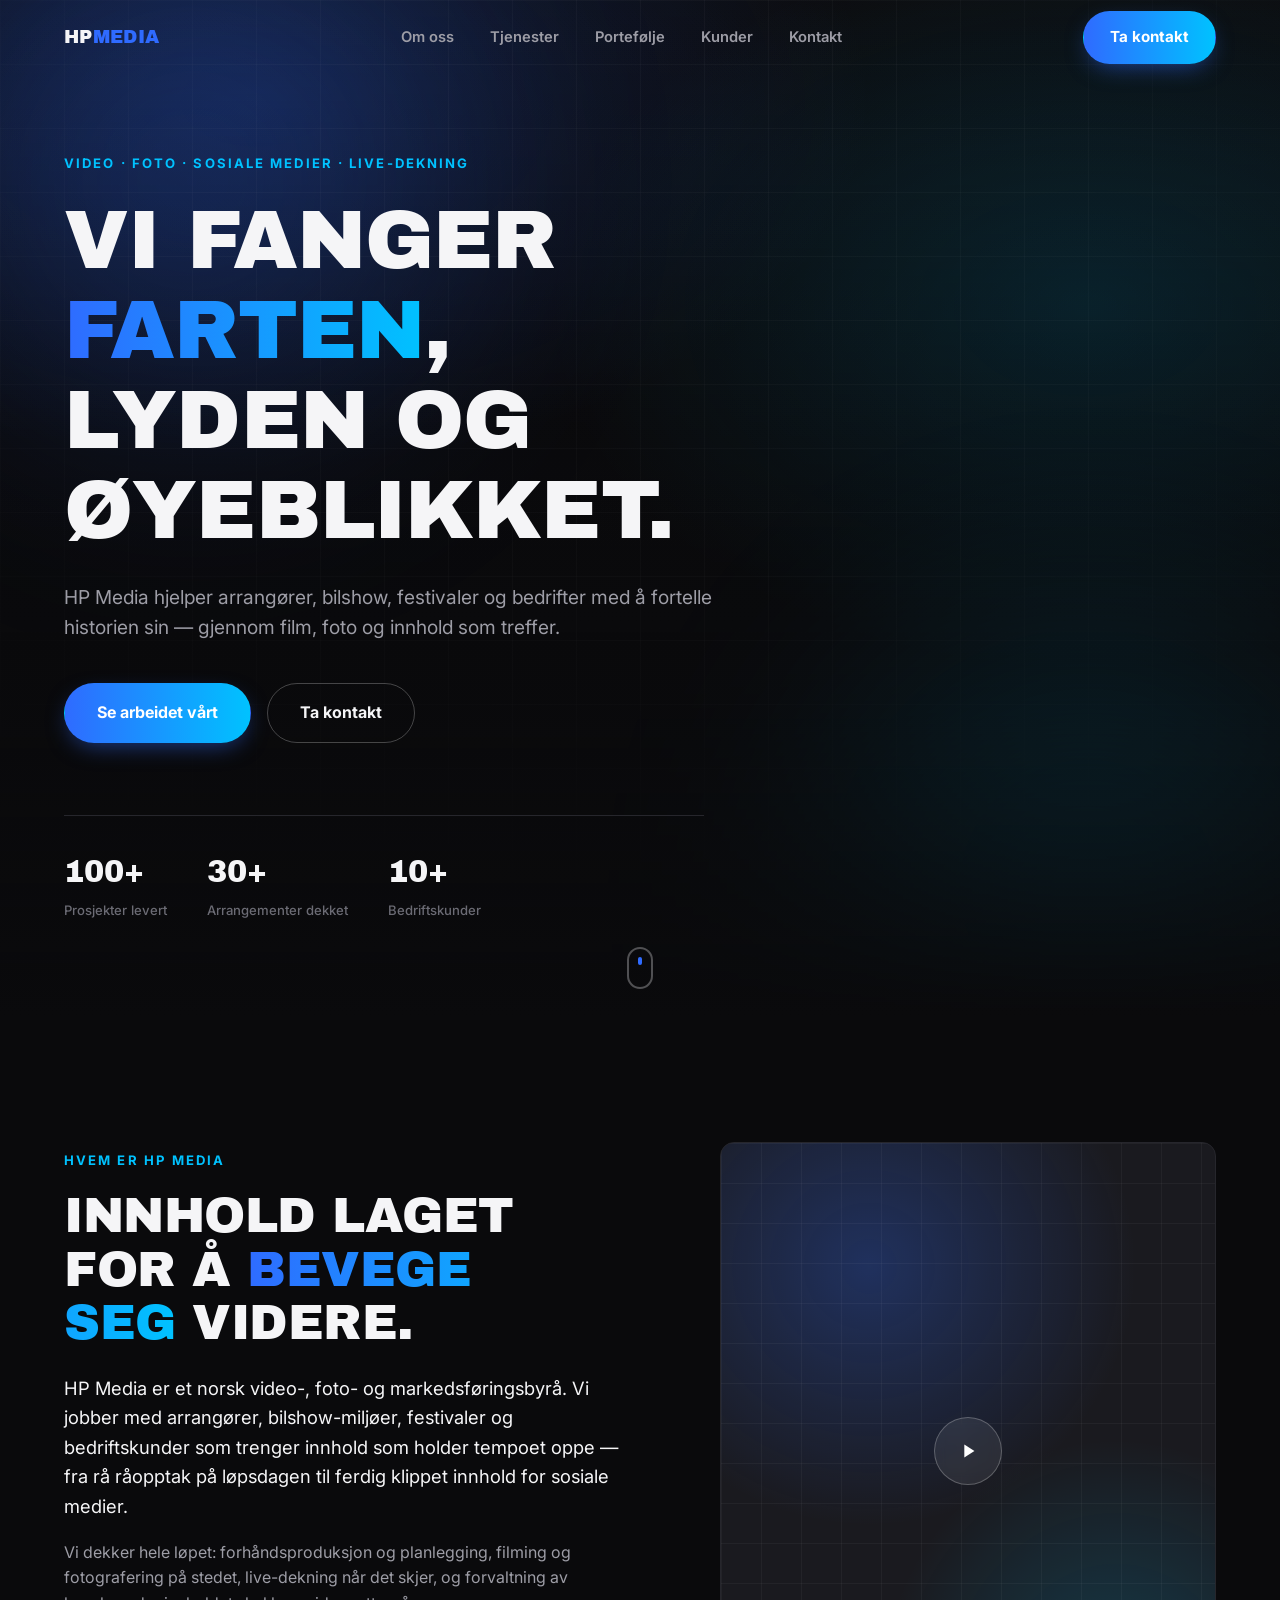
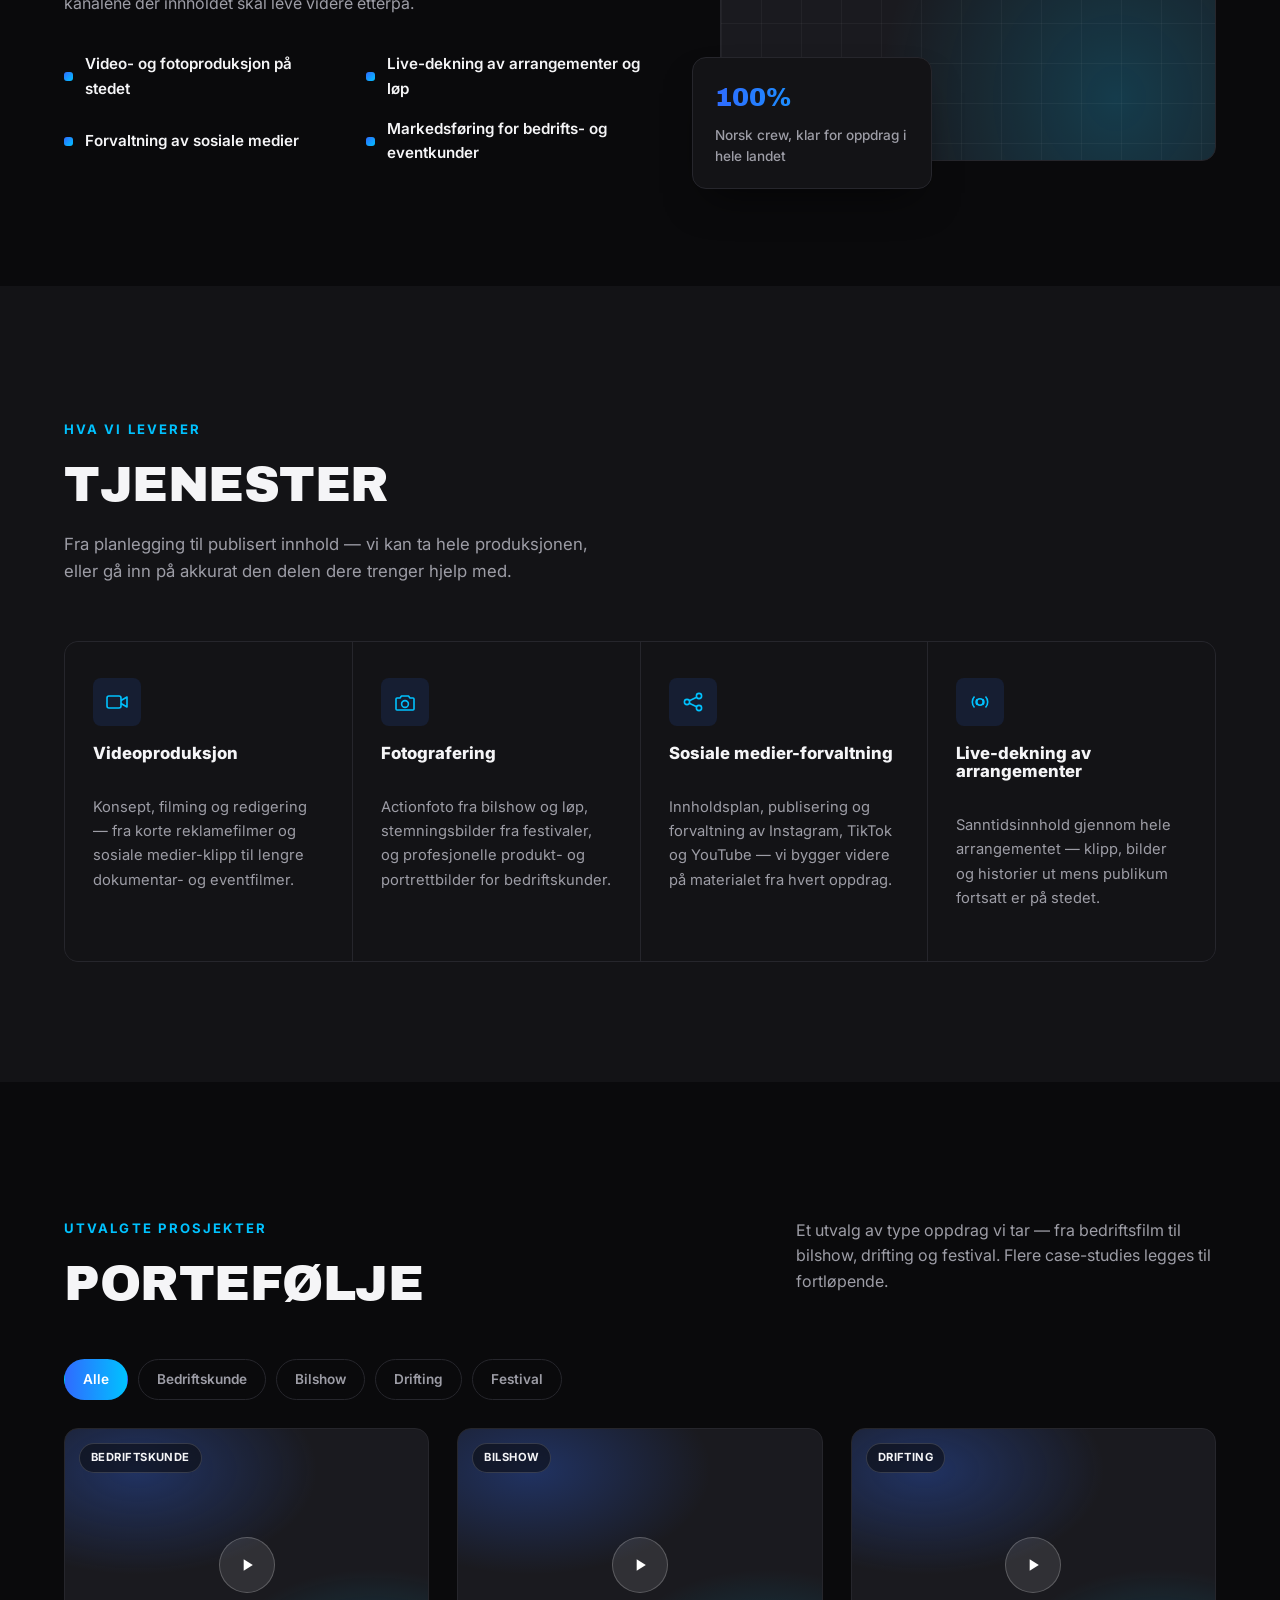
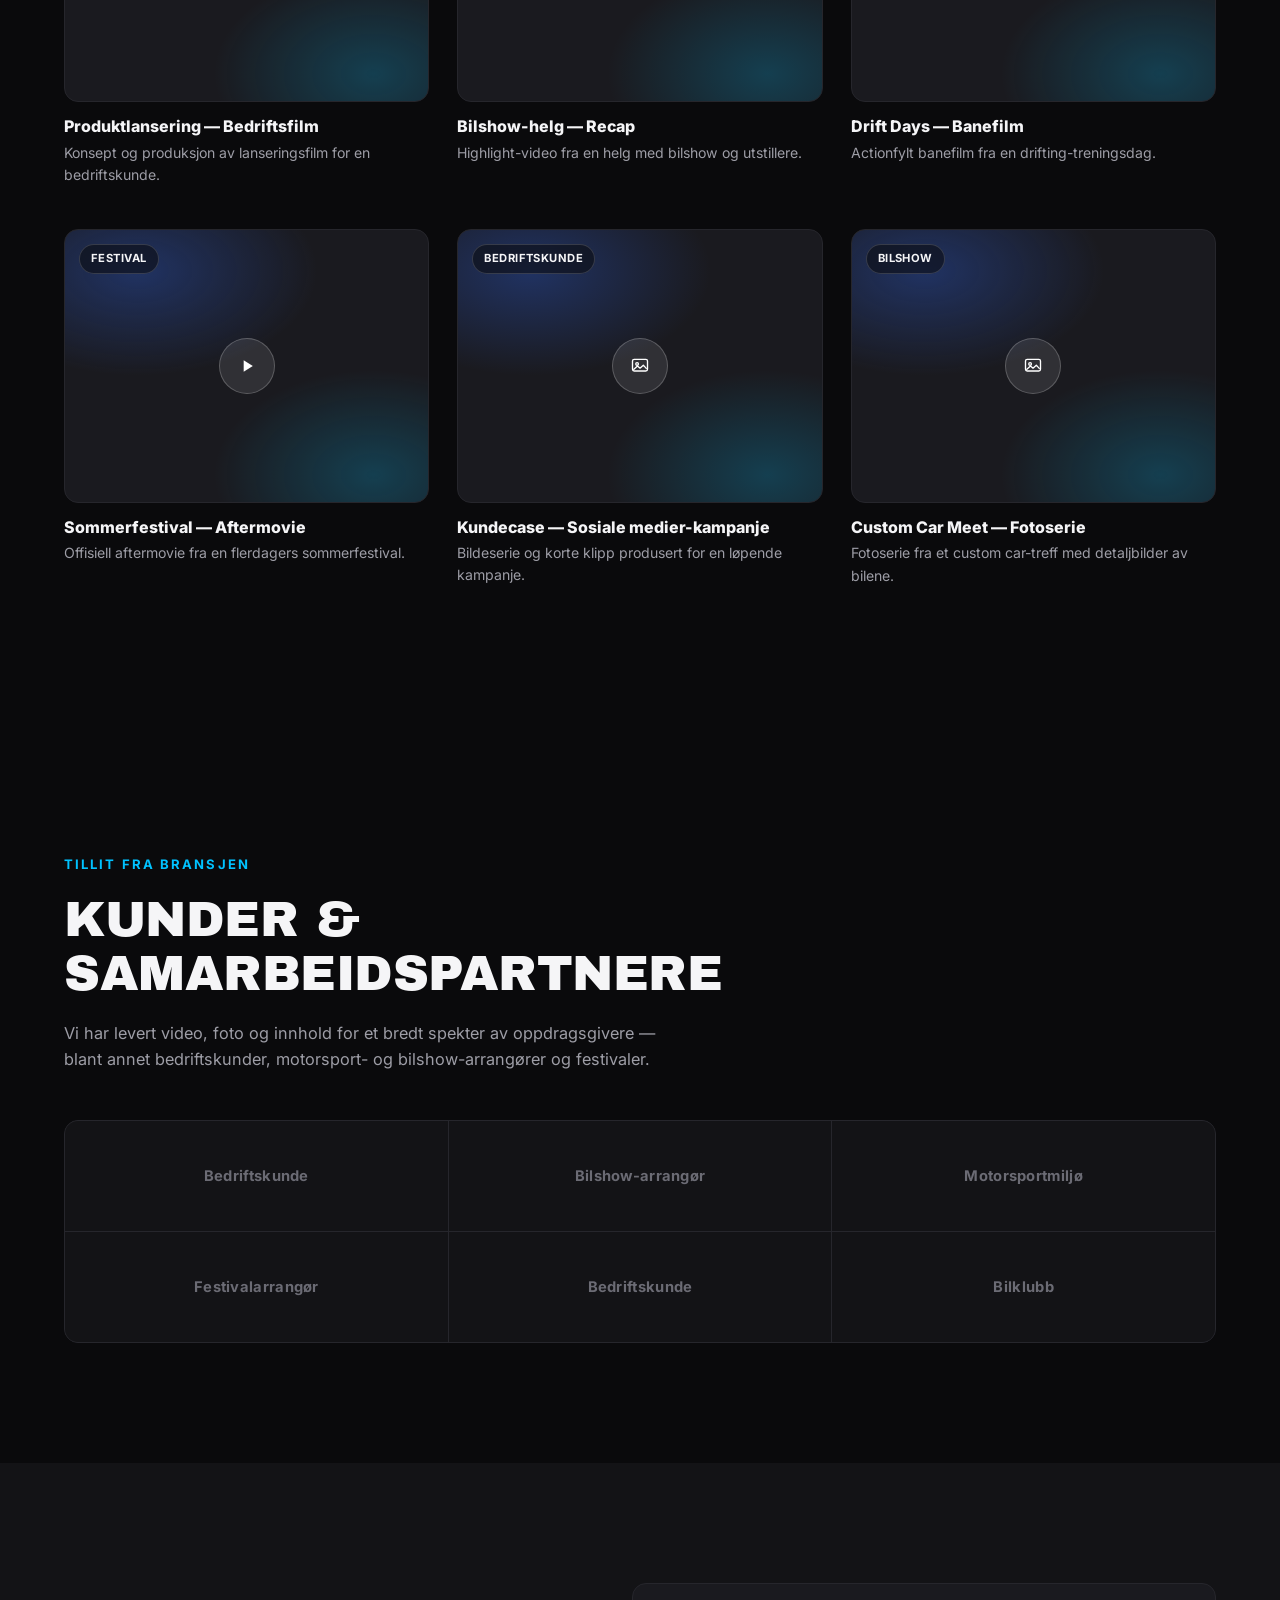
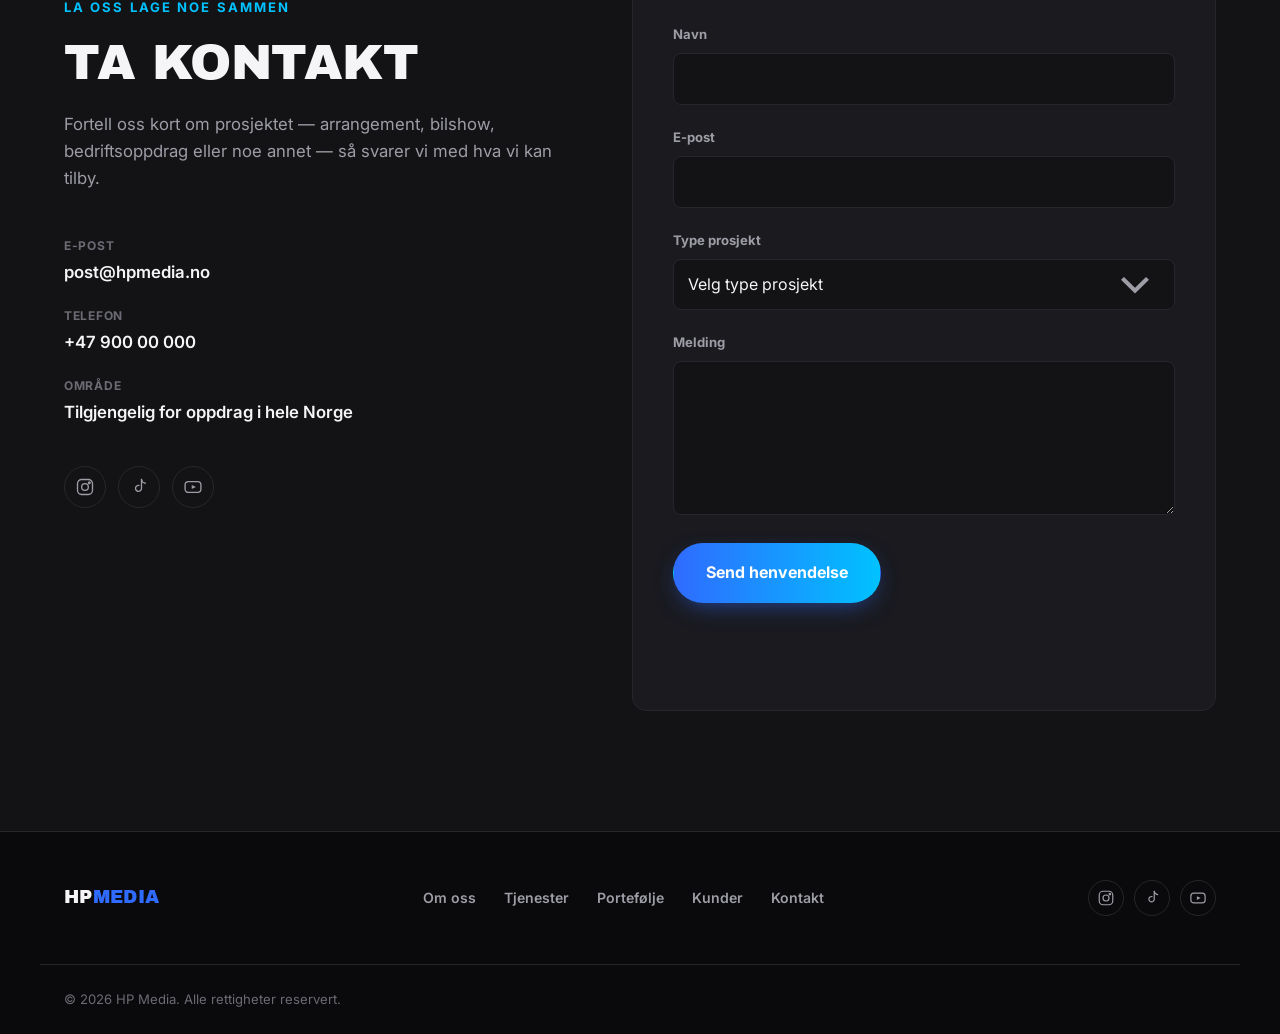
==== commit f11e7e2f: "Add Kunder, Kontakt and Footer sections — site complete - Kunder: placeholder client-type tiles (bed" ====
--- a/index.html
+++ b/index.html
@@ -277,8 +277,144 @@
     <div class="portfolio-modal__body" id="portfolioModalBody"></div>
   </dialog>
 
-  <!-- Neste seksjoner (Kunder, Kontakt, Footer)
-       bygges videre i neste steg. -->
+  <!-- ============ KUNDER / SAMARBEIDSPARTNERE ============ -->
+  <section class="clients section" id="clients">
+    <div class="container">
+      <p class="eyebrow" data-animate>Tillit fra bransjen</p>
+      <h2 class="section-title" data-animate>Kunder &amp; samarbeidspartnere</h2>
+      <p class="clients-intro" data-animate>
+        Vi har levert video, foto og innhold for et bredt spekter av oppdragsgivere —
+        blant annet bedriftskunder, motorsport- og bilshow-arrangører og festivaler.
+      </p>
+
+      <!--
+        PLASSHOLDER: bytt ut kunde-plassene under med ekte logoer etter hvert
+        som vi får tillatelse til å vise dem, f.eks:
+        <li class="client-tile"><img src="images/clients/kunde-1.svg" alt="Kundenavn" /></li>
+      -->
+      <ul class="client-grid" data-animate>
+        <li class="client-tile"><span>Bedriftskunde</span></li>
+        <li class="client-tile"><span>Bilshow-arrangør</span></li>
+        <li class="client-tile"><span>Motorsportmiljø</span></li>
+        <li class="client-tile"><span>Festivalarrangør</span></li>
+        <li class="client-tile"><span>Bedriftskunde</span></li>
+        <li class="client-tile"><span>Bilklubb</span></li>
+      </ul>
+    </div>
+  </section>
+
+  <!-- ============ KONTAKT ============ -->
+  <section class="contact section" id="contact">
+    <div class="container contact-grid">
+
+      <div class="contact-copy">
+        <p class="eyebrow" data-animate>La oss lage noe sammen</p>
+        <h2 class="section-title" data-animate>Ta kontakt</h2>
+        <p class="contact-lead" data-animate>
+          Fortell oss kort om prosjektet — arrangement, bilshow, bedriftsoppdrag
+          eller noe annet — så svarer vi med hva vi kan tilby.
+        </p>
+
+        <ul class="contact-info" data-animate>
+          <li>
+            <span class="contact-info__label">E-post</span>
+            <!-- TODO: bytt til ekte e-postadresse -->
+            <a href="mailto:post@hpmedia.no">post@hpmedia.no</a>
+          </li>
+          <li>
+            <span class="contact-info__label">Telefon</span>
+            <!-- TODO: bytt til ekte telefonnummer -->
+            <a href="tel:+4790000000">+47 900 00 000</a>
+          </li>
+          <li>
+            <span class="contact-info__label">Område</span>
+            <span>Tilgjengelig for oppdrag i hele Norge</span>
+          </li>
+        </ul>
+
+        <div class="contact-social" data-animate>
+          <!-- TODO: bytt ut med ekte profil-lenker -->
+          <a href="https://instagram.com/" target="_blank" rel="noopener" aria-label="Instagram">
+            <svg viewBox="0 0 24 24" width="20" height="20" fill="none" stroke="currentColor" stroke-width="1.6"><rect x="3" y="3" width="18" height="18" rx="5"/><circle cx="12" cy="12" r="4"/><circle cx="17.2" cy="6.8" r="1"/></svg>
+          </a>
+          <a href="https://tiktok.com/" target="_blank" rel="noopener" aria-label="TikTok">
+            <svg viewBox="0 0 24 24" width="20" height="20" fill="none" stroke="currentColor" stroke-width="1.6"><path d="M15 3v10.6a3.6 3.6 0 1 1-3-3.55" stroke-linecap="round" stroke-linejoin="round"/><path d="M15 3c.4 2.4 2.1 4.2 4.5 4.5" stroke-linecap="round" stroke-linejoin="round"/></svg>
+          </a>
+          <a href="https://youtube.com/" target="_blank" rel="noopener" aria-label="YouTube">
+            <svg viewBox="0 0 24 24" width="20" height="20" fill="none" stroke="currentColor" stroke-width="1.6"><rect x="2.5" y="5.5" width="19" height="13" rx="4"/><path d="m10.5 9.5 5 2.5-5 2.5v-5Z" fill="currentColor" stroke="none"/></svg>
+          </a>
+        </div>
+      </div>
+
+      <form class="contact-form" id="contactForm" data-animate novalidate>
+        <!--
+          PLASSHOLDER: skjemaet viser en bekreftelse lokalt (js/main.js) uten
+          å sende noe sted ennå. Koble til et ekte mottak når klart, f.eks.
+          et skjema-endepunkt (Formspree e.l.) i action-attributtet, eller
+          en backend-rute.
+        -->
+        <div class="form-row">
+          <label for="cf-name">Navn</label>
+          <input type="text" id="cf-name" name="name" required autocomplete="name" />
+        </div>
+        <div class="form-row">
+          <label for="cf-email">E-post</label>
+          <input type="email" id="cf-email" name="email" required autocomplete="email" />
+        </div>
+        <div class="form-row">
+          <label for="cf-type">Type prosjekt</label>
+          <select id="cf-type" name="project_type" required>
+            <option value="" disabled selected>Velg type prosjekt</option>
+            <option value="bedrift">Bedriftsoppdrag</option>
+            <option value="bilshow">Bilshow / motorsport</option>
+            <option value="festival">Festival / arrangement</option>
+            <option value="sosiale-medier">Sosiale medier</option>
+            <option value="annet">Annet</option>
+          </select>
+        </div>
+        <div class="form-row">
+          <label for="cf-message">Melding</label>
+          <textarea id="cf-message" name="message" rows="5" required></textarea>
+        </div>
+
+        <button type="submit" class="btn btn-accent btn-lg contact-submit">Send henvendelse</button>
+        <p class="contact-form__status" id="contactFormStatus" role="status" aria-live="polite"></p>
+      </form>
+
+    </div>
+  </section>
+
+  <!-- ============ FOOTER ============ -->
+  <footer class="site-footer">
+    <div class="container footer-inner">
+      <a href="#hero" class="logo">HP<span>MEDIA</span></a>
+
+      <nav class="footer-nav">
+        <a href="#about">Om oss</a>
+        <a href="#services">Tjenester</a>
+        <a href="#portfolio">Portefølje</a>
+        <a href="#clients">Kunder</a>
+        <a href="#contact">Kontakt</a>
+      </nav>
+
+      <div class="footer-social">
+        <!-- TODO: bytt ut med ekte profil-lenker (samme som i kontaktseksjonen) -->
+        <a href="https://instagram.com/" target="_blank" rel="noopener" aria-label="Instagram">
+          <svg viewBox="0 0 24 24" width="18" height="18" fill="none" stroke="currentColor" stroke-width="1.6"><rect x="3" y="3" width="18" height="18" rx="5"/><circle cx="12" cy="12" r="4"/><circle cx="17.2" cy="6.8" r="1"/></svg>
+        </a>
+        <a href="https://tiktok.com/" target="_blank" rel="noopener" aria-label="TikTok">
+          <svg viewBox="0 0 24 24" width="18" height="18" fill="none" stroke="currentColor" stroke-width="1.6"><path d="M15 3v10.6a3.6 3.6 0 1 1-3-3.55" stroke-linecap="round" stroke-linejoin="round"/><path d="M15 3c.4 2.4 2.1 4.2 4.5 4.5" stroke-linecap="round" stroke-linejoin="round"/></svg>
+        </a>
+        <a href="https://youtube.com/" target="_blank" rel="noopener" aria-label="YouTube">
+          <svg viewBox="0 0 24 24" width="18" height="18" fill="none" stroke="currentColor" stroke-width="1.6"><rect x="2.5" y="5.5" width="19" height="13" rx="4"/><path d="m10.5 9.5 5 2.5-5 2.5v-5Z" fill="currentColor" stroke="none"/></svg>
+        </a>
+      </div>
+    </div>
+
+    <div class="container footer-bottom">
+      <p>© <span id="footerYear">2026</span> HP Media. Alle rettigheter reservert.</p>
+    </div>
+  </footer>
 
   <script src="js/portfolio-data.js"></script>
   <script src="js/main.js"></script>
--- a/css/style.css
+++ b/css/style.css
@@ -809,6 +809,212 @@
   border-radius: var(--radius-sm);
   border: 1px dashed var(--border);
   background: var(--bg-elevated);
+}
+
+/* ==========================================================================
+   Clients
+   ========================================================================== */
+.clients-intro {
+  margin-top: 20px;
+  color: var(--text-muted);
+  max-width: 60ch;
+  font-size: 1.02rem;
+}
+
+.client-grid {
+  margin-top: 48px;
+  display: grid;
+  grid-template-columns: repeat(3, minmax(0, 1fr));
+  gap: 1px;
+  background: var(--border);
+  border: 1px solid var(--border);
+  border-radius: var(--radius);
+  overflow: hidden;
+}
+
+.client-tile {
+  background: var(--bg-alt);
+  min-height: 110px;
+  display: flex;
+  align-items: center;
+  justify-content: center;
+  padding: 20px;
+  text-align: center;
+  transition: background 0.3s var(--ease);
+}
+.client-tile:hover { background: var(--bg-elevated); }
+.client-tile span {
+  font-family: 'Inter', sans-serif;
+  font-size: 0.92rem;
+  font-weight: 700;
+  letter-spacing: 0.02em;
+  color: var(--text-faint);
+  transition: color 0.3s var(--ease);
+}
+.client-tile:hover span { color: var(--text); }
+
+/* ==========================================================================
+   Contact
+   ========================================================================== */
+.contact { background: var(--bg-alt); }
+
+.contact-grid {
+  display: grid;
+  grid-template-columns: minmax(0, 0.85fr) minmax(0, 1fr);
+  gap: 72px;
+}
+
+.contact-lead {
+  margin-top: 22px;
+  color: var(--text-muted);
+  max-width: 46ch;
+  font-size: 1.05rem;
+}
+
+.contact-info {
+  margin-top: 44px;
+  display: flex;
+  flex-direction: column;
+  gap: 20px;
+}
+.contact-info li { display: flex; flex-direction: column; gap: 4px; }
+.contact-info__label {
+  font-size: 0.75rem;
+  font-weight: 700;
+  letter-spacing: 0.06em;
+  text-transform: uppercase;
+  color: var(--text-faint);
+}
+.contact-info a, .contact-info span:not(.contact-info__label) {
+  font-size: 1.05rem;
+  font-weight: 600;
+  color: var(--text);
+}
+.contact-info a { transition: color 0.2s var(--ease); }
+.contact-info a:hover { color: var(--accent-2); }
+
+.contact-social {
+  margin-top: 40px;
+  display: flex;
+  gap: 12px;
+}
+.contact-social a {
+  width: 42px;
+  height: 42px;
+  border-radius: 50%;
+  border: 1px solid var(--border);
+  display: flex;
+  align-items: center;
+  justify-content: center;
+  color: var(--text-muted);
+  transition: color 0.25s var(--ease), border-color 0.25s var(--ease), background 0.25s var(--ease), transform 0.25s var(--ease);
+}
+.contact-social a:hover {
+  color: #fff;
+  border-color: transparent;
+  background: linear-gradient(135deg, var(--accent), var(--accent-2));
+  transform: translateY(-2px);
+}
+
+.contact-form {
+  background: var(--bg-elevated);
+  border: 1px solid var(--border);
+  border-radius: var(--radius);
+  padding: 40px;
+  display: flex;
+  flex-direction: column;
+  gap: 22px;
+}
+
+.form-row { display: flex; flex-direction: column; gap: 8px; }
+.form-row label {
+  font-size: 0.82rem;
+  font-weight: 700;
+  color: var(--text-muted);
+}
+.form-row input,
+.form-row select,
+.form-row textarea {
+  font: inherit;
+  color: var(--text);
+  background: var(--bg-alt);
+  border: 1px solid var(--border);
+  border-radius: var(--radius-sm);
+  padding: 12px 14px;
+  transition: border-color 0.2s var(--ease), box-shadow 0.2s var(--ease);
+}
+.form-row textarea { resize: vertical; min-height: 110px; }
+.form-row input:focus,
+.form-row select:focus,
+.form-row textarea:focus {
+  outline: none;
+  border-color: var(--accent);
+  box-shadow: 0 0 0 3px rgba(47, 107, 255, 0.22);
+}
+.form-row select { appearance: none; background-image: url("data:image/svg+xml,%3Csvg xmlns='http://www.w3.org/2000/svg' viewBox='0 0 24 24' fill='none' stroke='%239d9da6' stroke-width='2'%3E%3Cpath d='m6 9 6 6 6-6'/%3E%3C/svg%3E"); background-repeat: no-repeat; background-position: right 14px center; padding-right: 40px; }
+
+.contact-submit { margin-top: 6px; align-self: flex-start; }
+
+.contact-form__status {
+  font-size: 0.88rem;
+  font-weight: 600;
+  color: var(--accent-2);
+  min-height: 1.2em;
+}
+
+/* ==========================================================================
+   Footer
+   ========================================================================== */
+.site-footer { border-top: 1px solid var(--border); }
+
+.footer-inner {
+  padding-block: 48px;
+  display: flex;
+  align-items: center;
+  justify-content: space-between;
+  gap: 24px;
+  flex-wrap: wrap;
+}
+
+.footer-nav {
+  display: flex;
+  gap: 28px;
+  flex-wrap: wrap;
+}
+.footer-nav a {
+  font-size: 0.88rem;
+  font-weight: 600;
+  color: var(--text-muted);
+  transition: color 0.2s var(--ease);
+}
+.footer-nav a:hover { color: var(--text); }
+
+.footer-social { display: flex; gap: 10px; }
+.footer-social a {
+  width: 36px;
+  height: 36px;
+  border-radius: 50%;
+  border: 1px solid var(--border);
+  display: flex;
+  align-items: center;
+  justify-content: center;
+  color: var(--text-muted);
+  transition: color 0.25s var(--ease), border-color 0.25s var(--ease), background 0.25s var(--ease);
+}
+.footer-social a:hover {
+  color: #fff;
+  border-color: transparent;
+  background: linear-gradient(135deg, var(--accent), var(--accent-2));
+}
+
+.footer-bottom {
+  padding-block: 24px;
+  border-top: 1px solid var(--border);
+}
+.footer-bottom p {
+  margin: 0;
+  font-size: 0.82rem;
+  color: var(--text-faint);
 }
 
 /* ==========================================================================
@@ -841,6 +1047,10 @@
   .services-grid { grid-template-columns: repeat(2, minmax(0, 1fr)); }
 
   .portfolio-grid { grid-template-columns: repeat(2, minmax(0, 1fr)); }
+
+  .client-grid { grid-template-columns: repeat(2, minmax(0, 1fr)); }
+
+  .contact-grid { grid-template-columns: 1fr; gap: 52px; }
 }
 
 @media (max-width: 520px) {
@@ -856,4 +1066,10 @@
   .portfolio-grid { grid-template-columns: 1fr; }
   .portfolio-modal__body { padding: 28px 22px; }
   .portfolio-modal__gallery { grid-template-columns: 1fr; }
-}
+
+  .client-grid { grid-template-columns: 1fr; }
+
+  .contact-form { padding: 28px 22px; }
+
+  .footer-inner { flex-direction: column; align-items: flex-start; }
+}
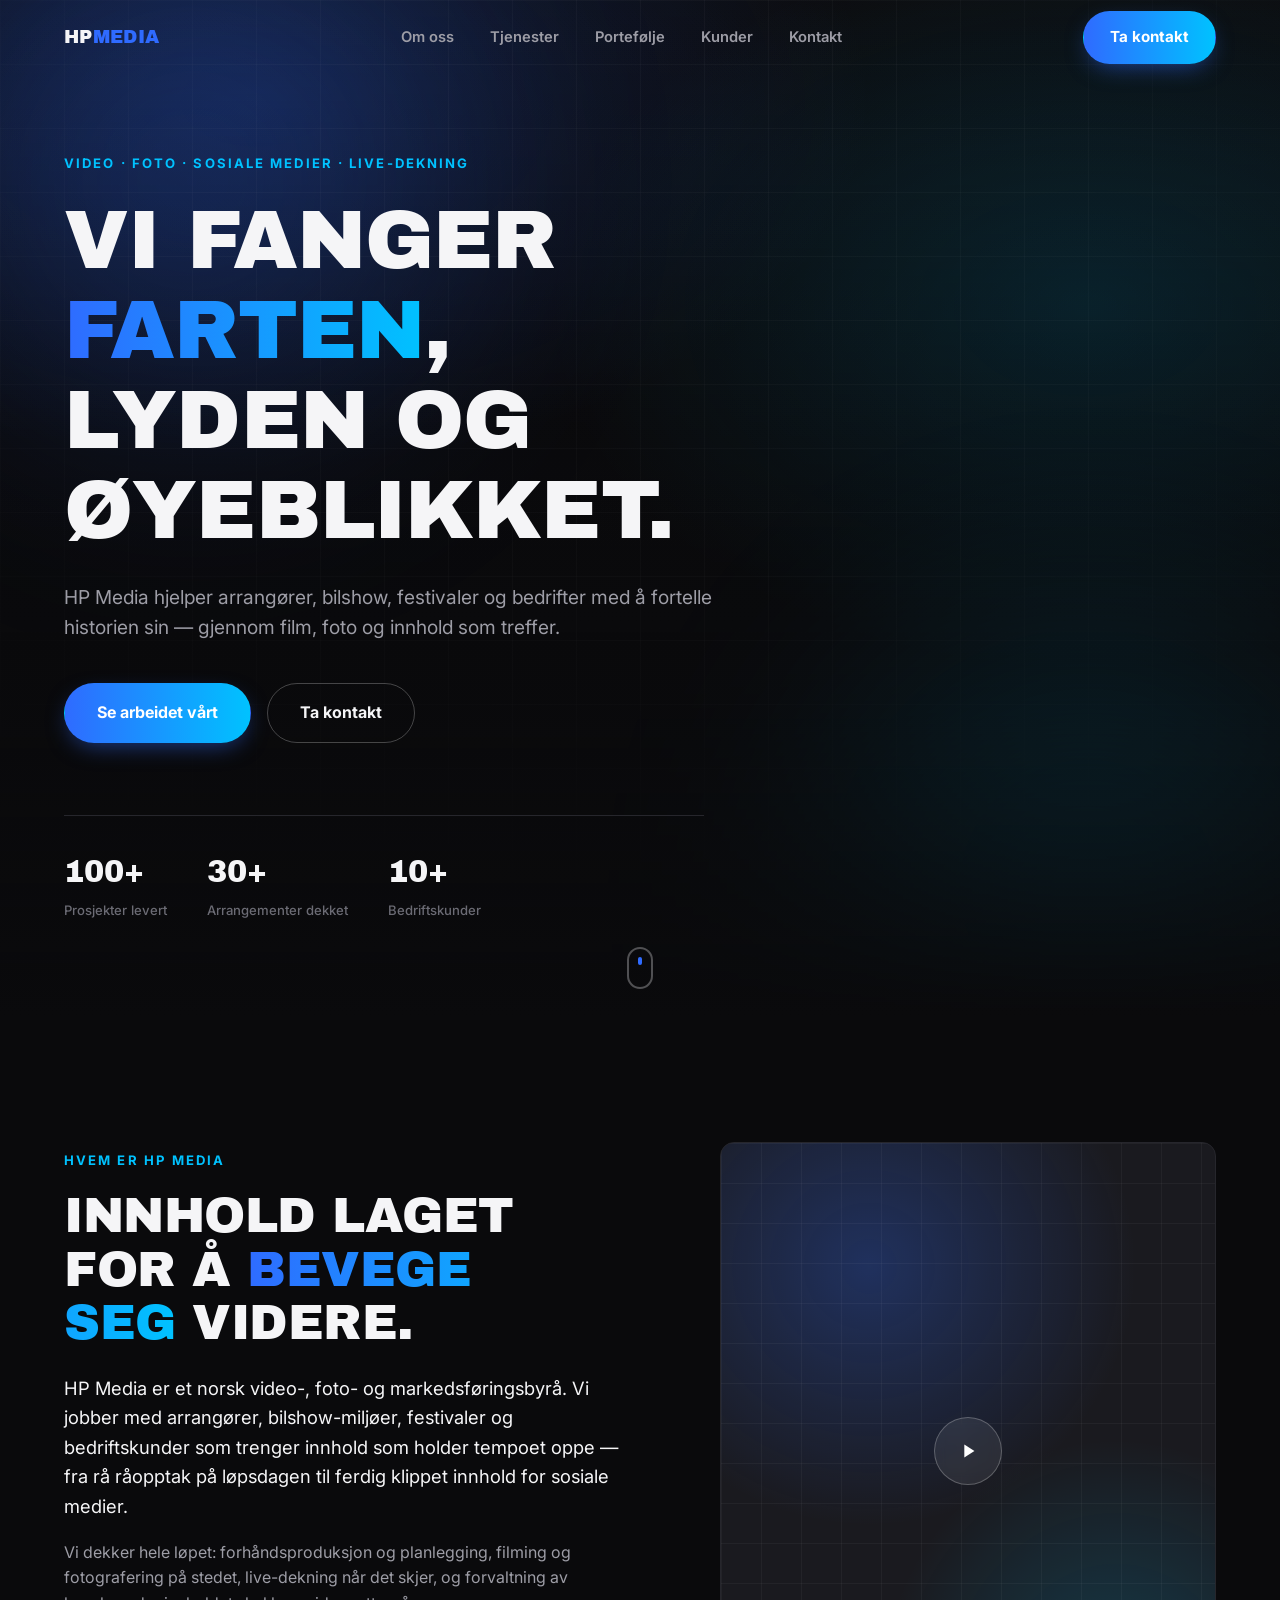
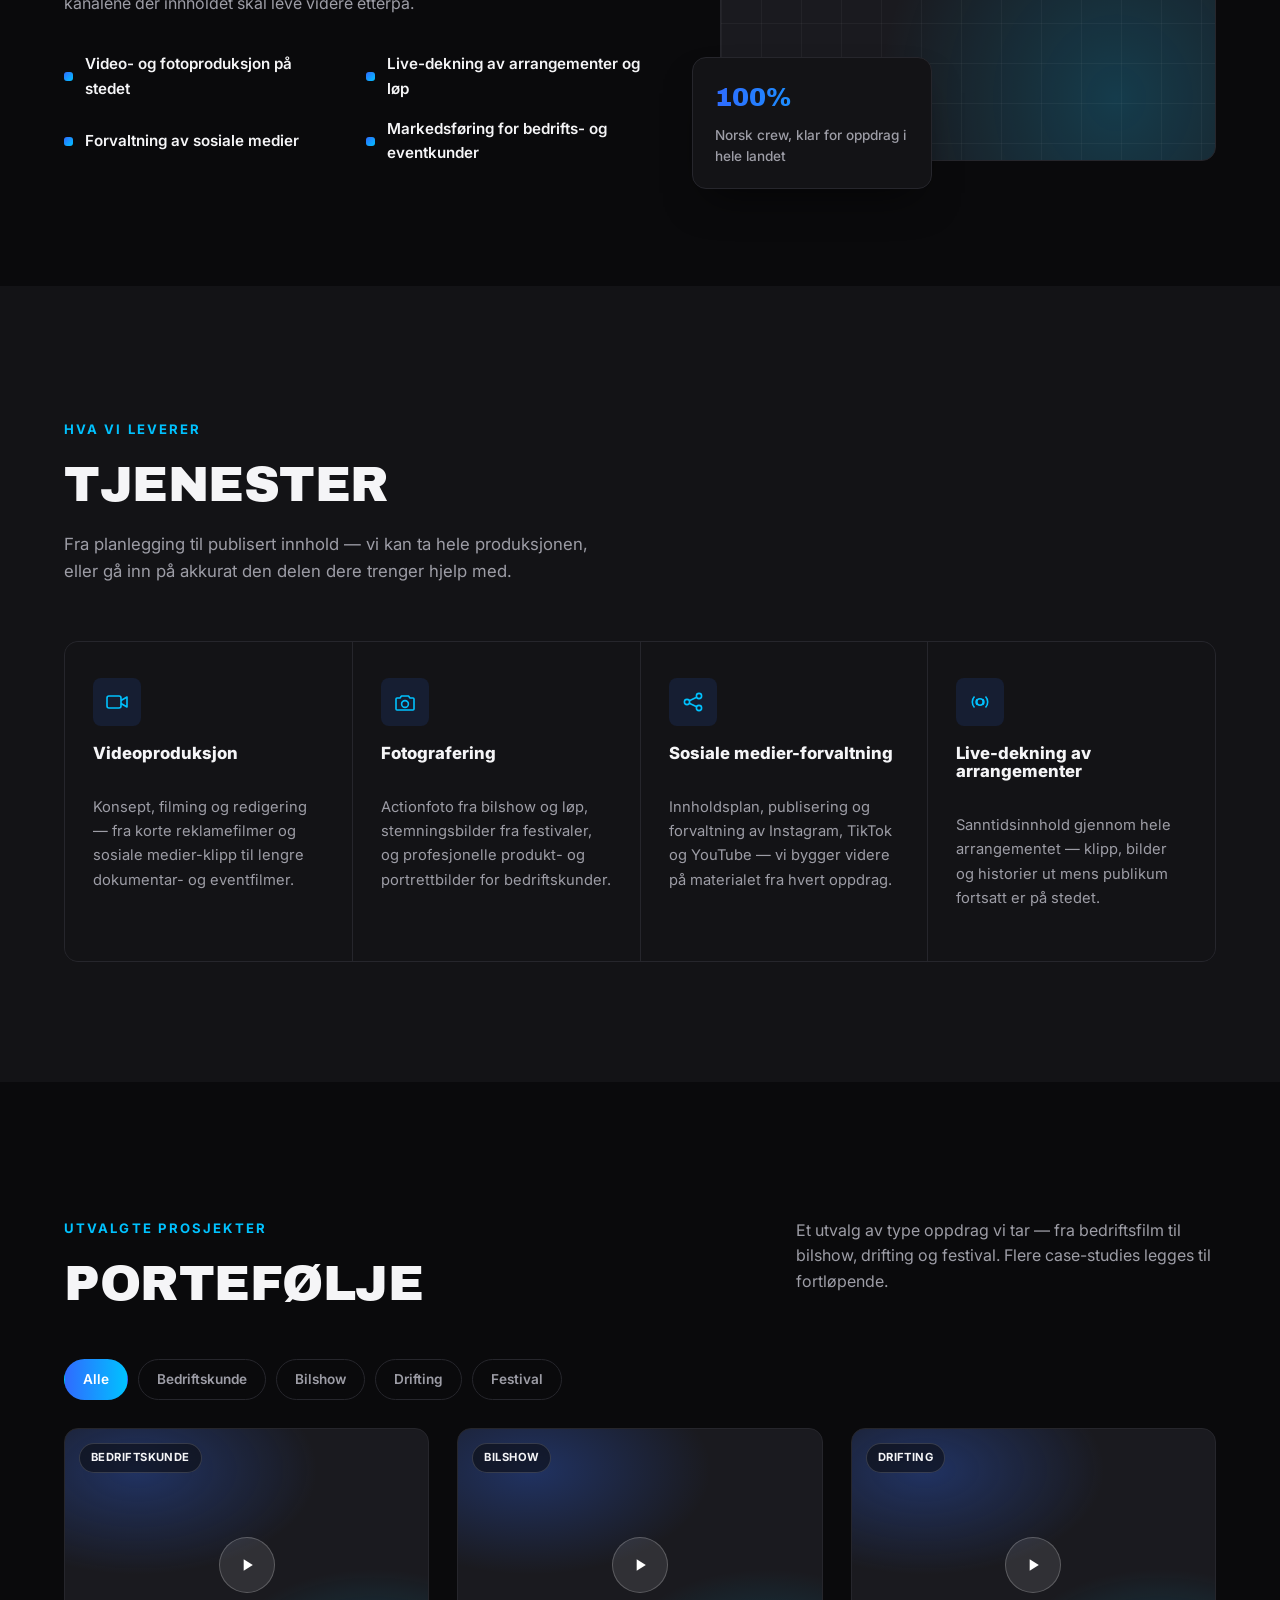
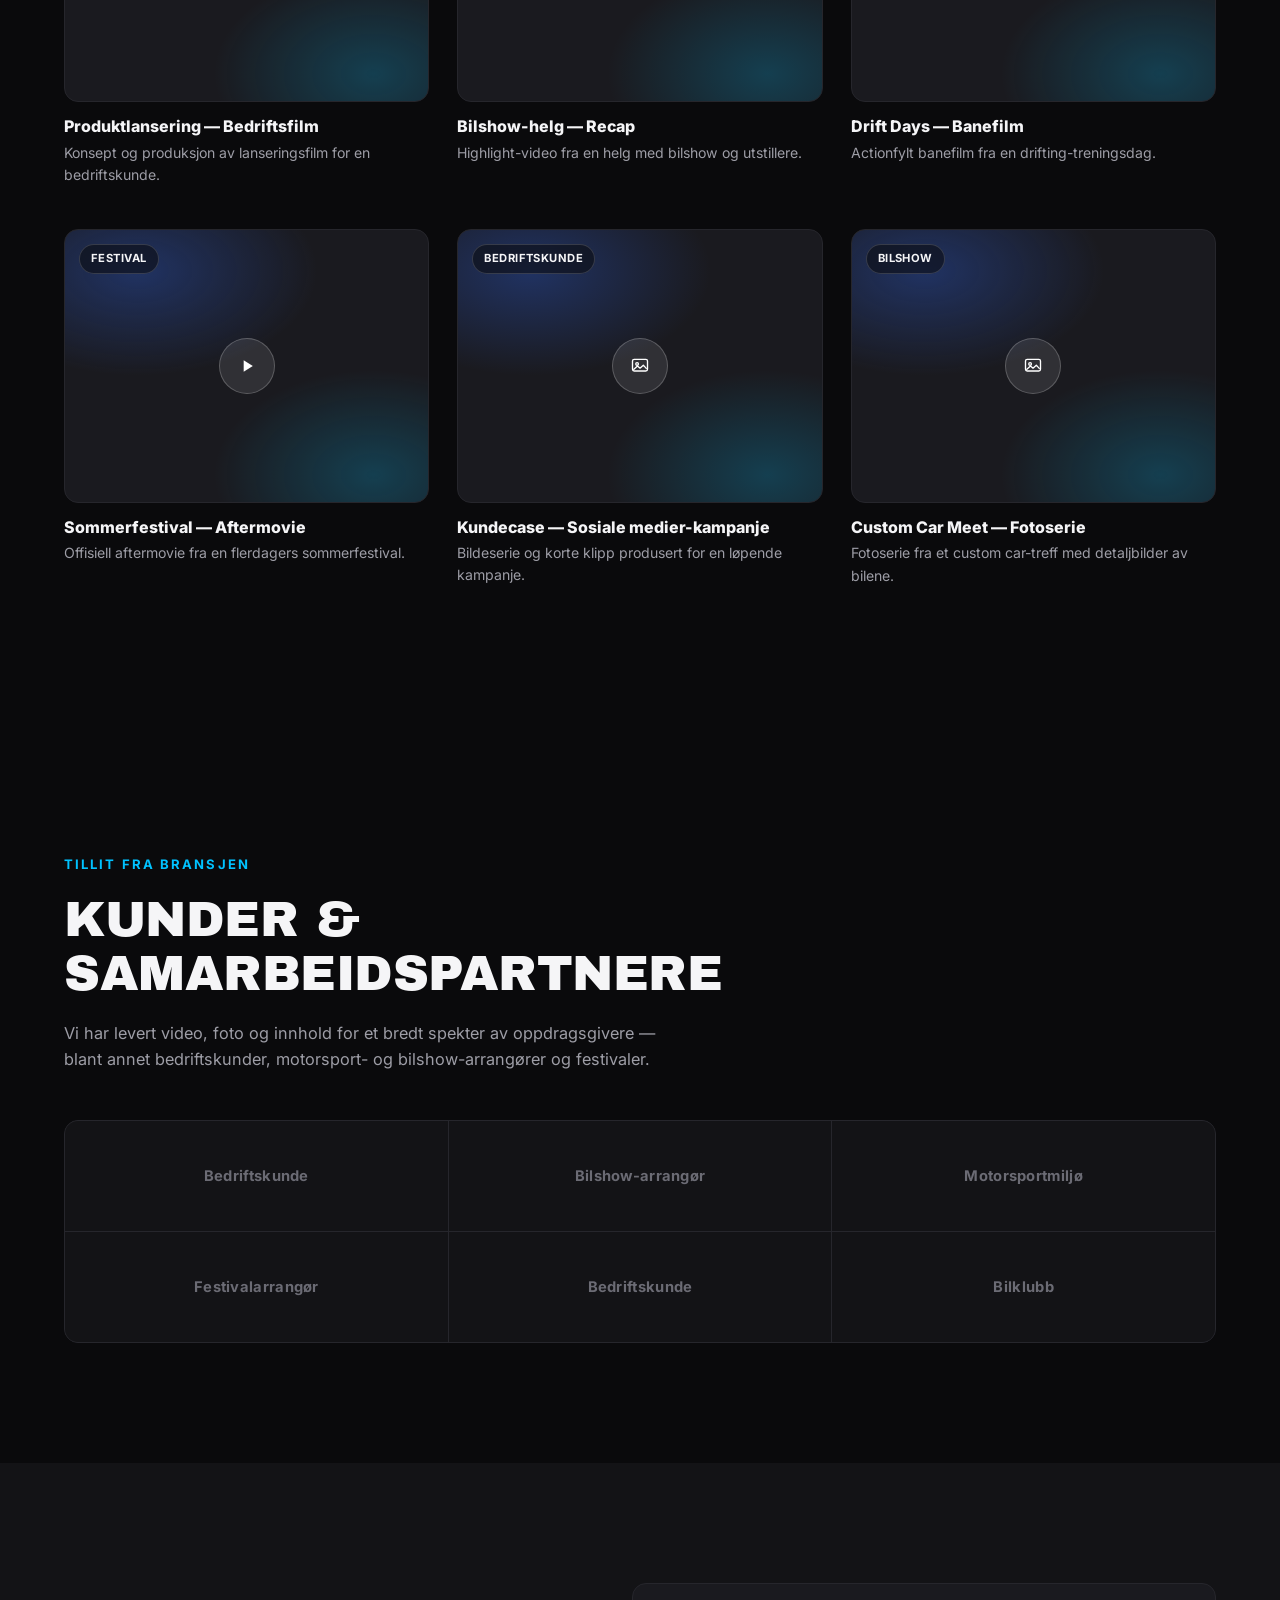
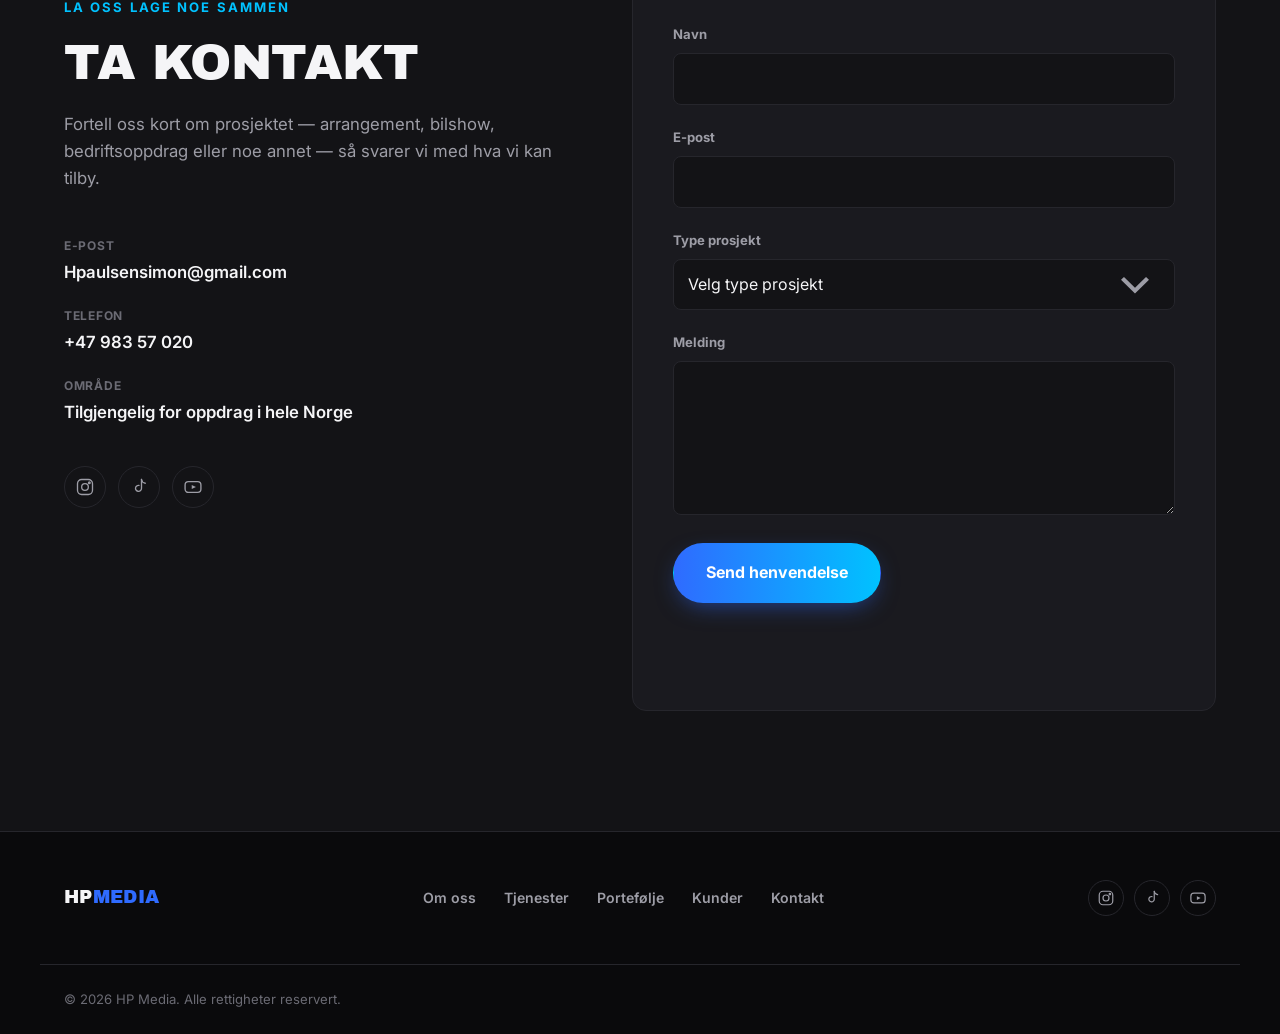
==== commit 00774f8b: "Wire up real contact details Replace placeholder email, phone and Instagram with the real ones in bo" ====
--- a/index.html
+++ b/index.html
@@ -318,13 +318,11 @@
         <ul class="contact-info" data-animate>
           <li>
             <span class="contact-info__label">E-post</span>
-            <!-- TODO: bytt til ekte e-postadresse -->
-            <a href="mailto:post@hpmedia.no">post@hpmedia.no</a>
+            <a href="mailto:Hpaulsensimon@gmail.com">Hpaulsensimon@gmail.com</a>
           </li>
           <li>
             <span class="contact-info__label">Telefon</span>
-            <!-- TODO: bytt til ekte telefonnummer -->
-            <a href="tel:+4790000000">+47 900 00 000</a>
+            <a href="tel:+4798357020">+47 983 57 020</a>
           </li>
           <li>
             <span class="contact-info__label">Område</span>
@@ -333,13 +331,14 @@
         </ul>
 
         <div class="contact-social" data-animate>
-          <!-- TODO: bytt ut med ekte profil-lenker -->
-          <a href="https://instagram.com/" target="_blank" rel="noopener" aria-label="Instagram">
+          <a href="https://www.instagram.com/simon.h.pau/" target="_blank" rel="noopener" aria-label="Instagram">
             <svg viewBox="0 0 24 24" width="20" height="20" fill="none" stroke="currentColor" stroke-width="1.6"><rect x="3" y="3" width="18" height="18" rx="5"/><circle cx="12" cy="12" r="4"/><circle cx="17.2" cy="6.8" r="1"/></svg>
           </a>
+          <!-- TODO: bytt til ekte TikTok-profil -->
           <a href="https://tiktok.com/" target="_blank" rel="noopener" aria-label="TikTok">
             <svg viewBox="0 0 24 24" width="20" height="20" fill="none" stroke="currentColor" stroke-width="1.6"><path d="M15 3v10.6a3.6 3.6 0 1 1-3-3.55" stroke-linecap="round" stroke-linejoin="round"/><path d="M15 3c.4 2.4 2.1 4.2 4.5 4.5" stroke-linecap="round" stroke-linejoin="round"/></svg>
           </a>
+          <!-- TODO: bytt til ekte YouTube-kanal -->
           <a href="https://youtube.com/" target="_blank" rel="noopener" aria-label="YouTube">
             <svg viewBox="0 0 24 24" width="20" height="20" fill="none" stroke="currentColor" stroke-width="1.6"><rect x="2.5" y="5.5" width="19" height="13" rx="4"/><path d="m10.5 9.5 5 2.5-5 2.5v-5Z" fill="currentColor" stroke="none"/></svg>
           </a>
@@ -398,13 +397,14 @@
       </nav>
 
       <div class="footer-social">
-        <!-- TODO: bytt ut med ekte profil-lenker (samme som i kontaktseksjonen) -->
-        <a href="https://instagram.com/" target="_blank" rel="noopener" aria-label="Instagram">
+        <a href="https://www.instagram.com/simon.h.pau/" target="_blank" rel="noopener" aria-label="Instagram">
           <svg viewBox="0 0 24 24" width="18" height="18" fill="none" stroke="currentColor" stroke-width="1.6"><rect x="3" y="3" width="18" height="18" rx="5"/><circle cx="12" cy="12" r="4"/><circle cx="17.2" cy="6.8" r="1"/></svg>
         </a>
+        <!-- TODO: bytt til ekte TikTok-profil -->
         <a href="https://tiktok.com/" target="_blank" rel="noopener" aria-label="TikTok">
           <svg viewBox="0 0 24 24" width="18" height="18" fill="none" stroke="currentColor" stroke-width="1.6"><path d="M15 3v10.6a3.6 3.6 0 1 1-3-3.55" stroke-linecap="round" stroke-linejoin="round"/><path d="M15 3c.4 2.4 2.1 4.2 4.5 4.5" stroke-linecap="round" stroke-linejoin="round"/></svg>
         </a>
+        <!-- TODO: bytt til ekte YouTube-kanal -->
         <a href="https://youtube.com/" target="_blank" rel="noopener" aria-label="YouTube">
           <svg viewBox="0 0 24 24" width="18" height="18" fill="none" stroke="currentColor" stroke-width="1.6"><rect x="2.5" y="5.5" width="19" height="13" rx="4"/><path d="m10.5 9.5 5 2.5-5 2.5v-5Z" fill="currentColor" stroke="none"/></svg>
         </a>
